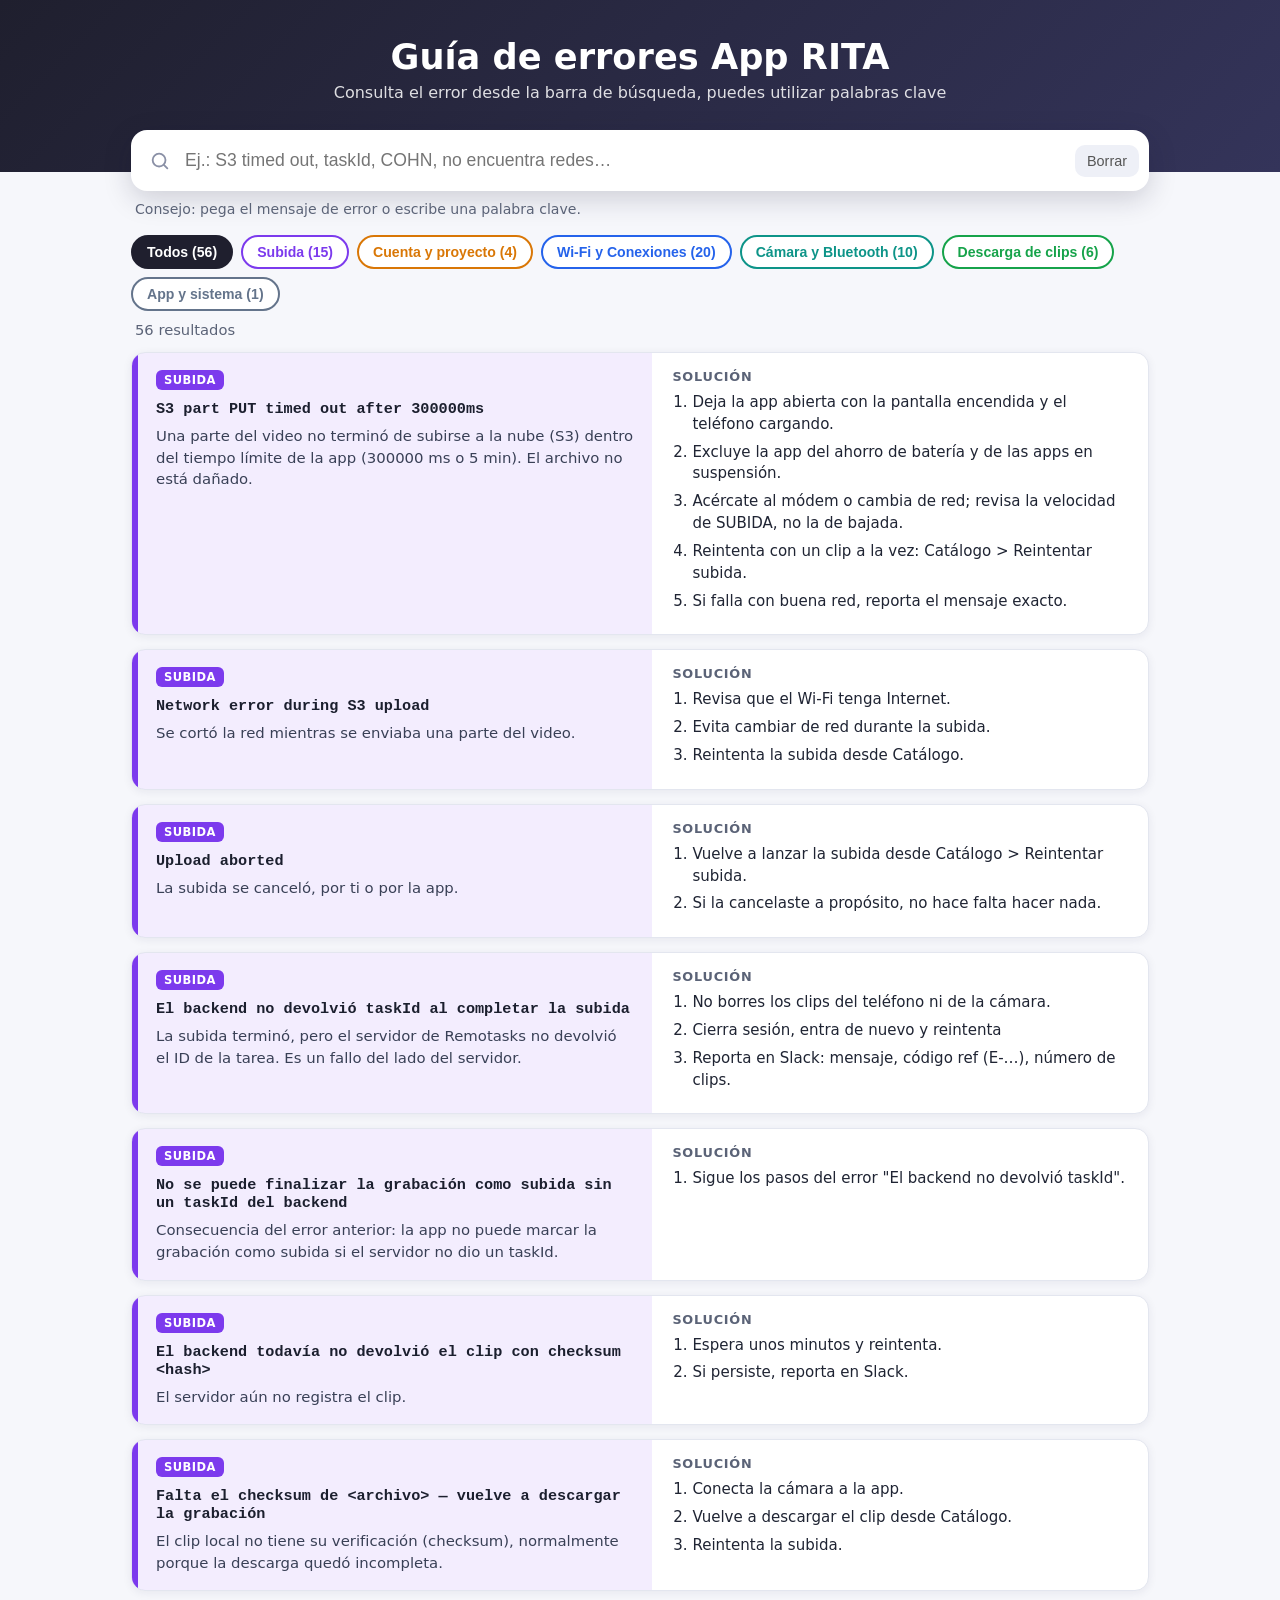
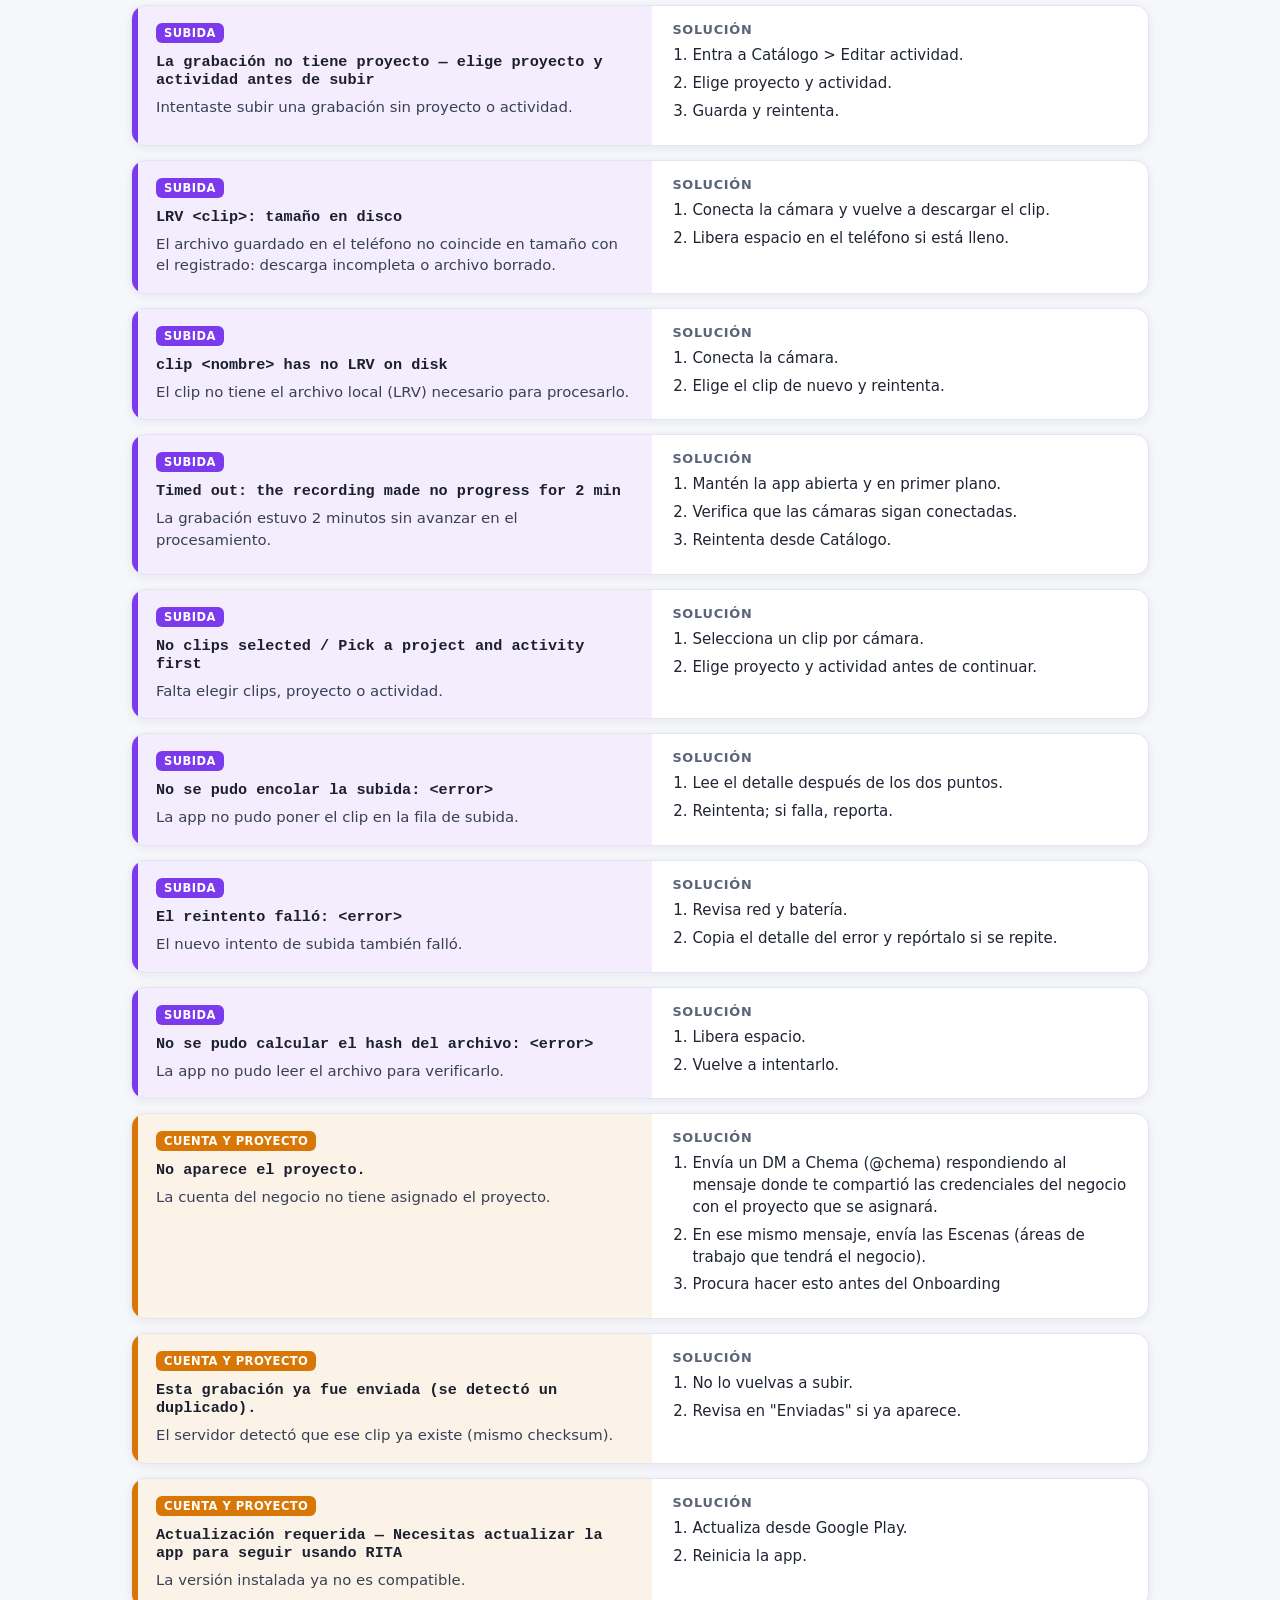
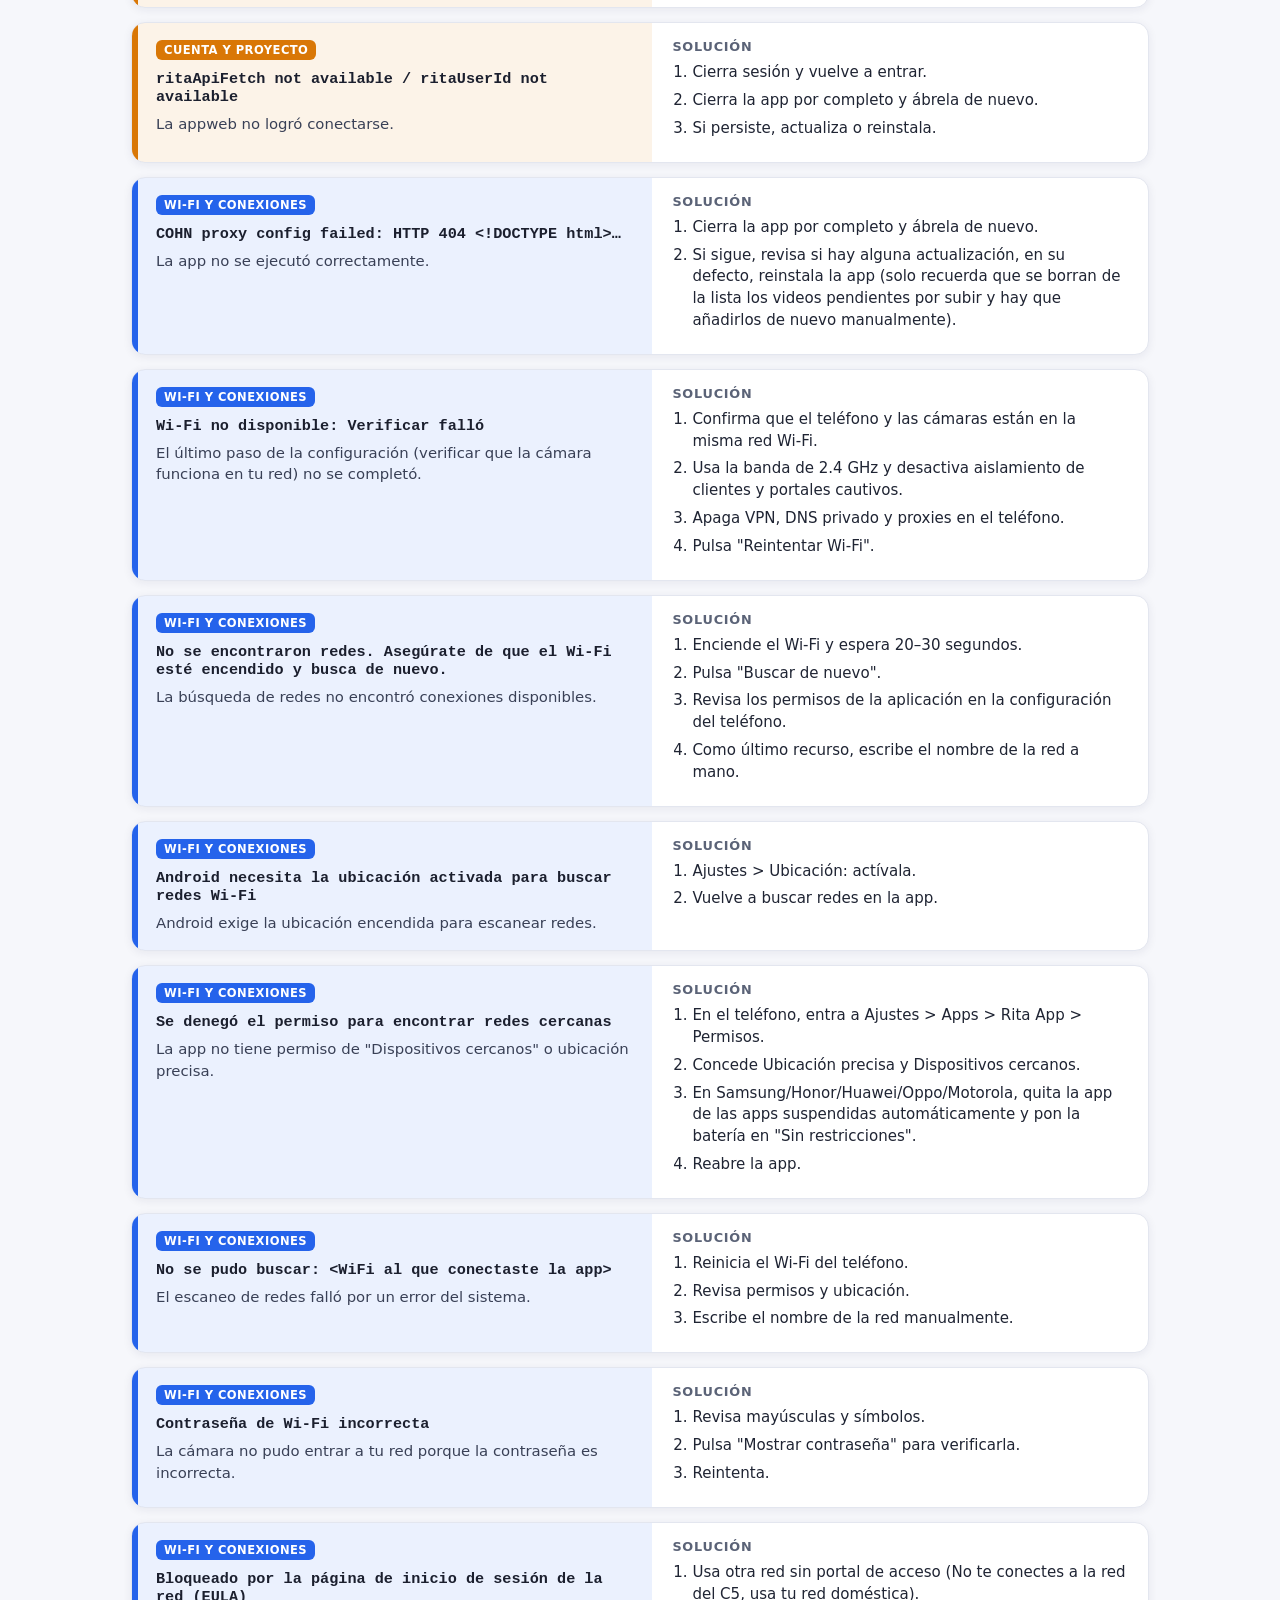
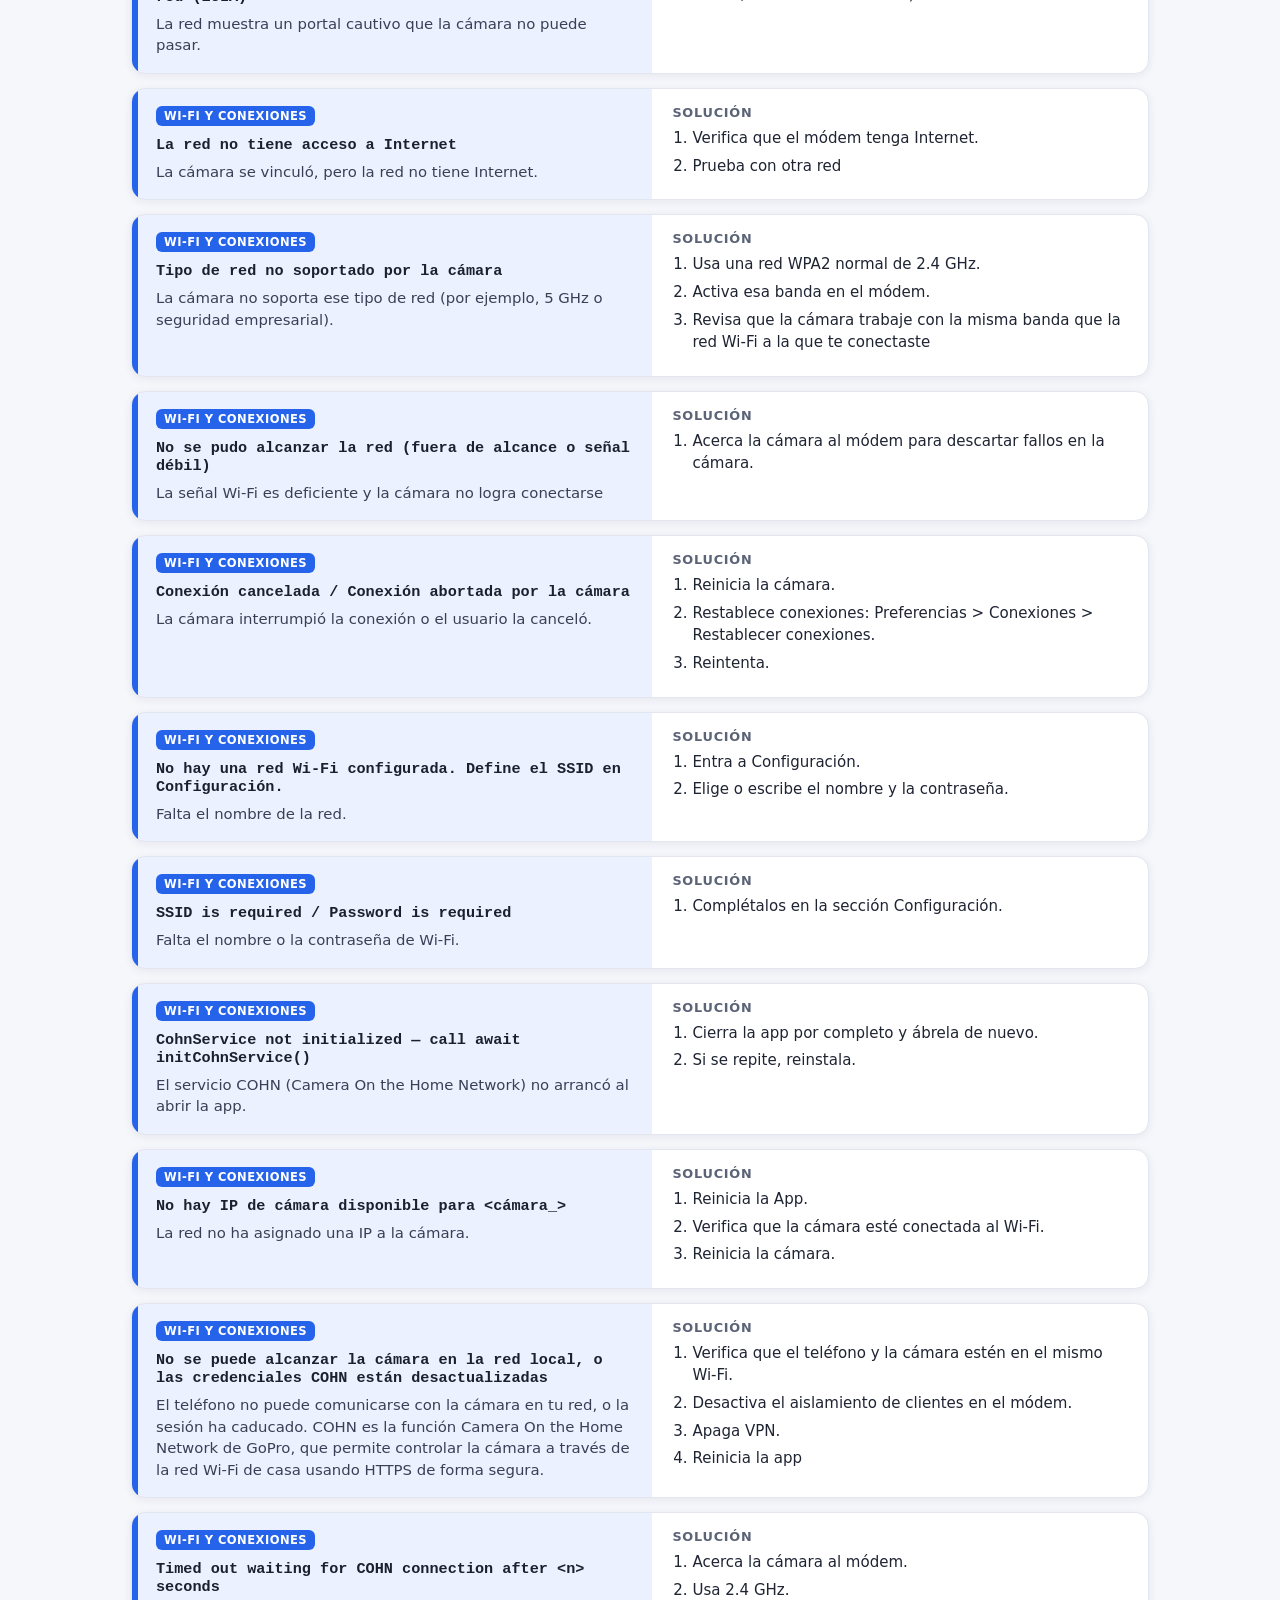
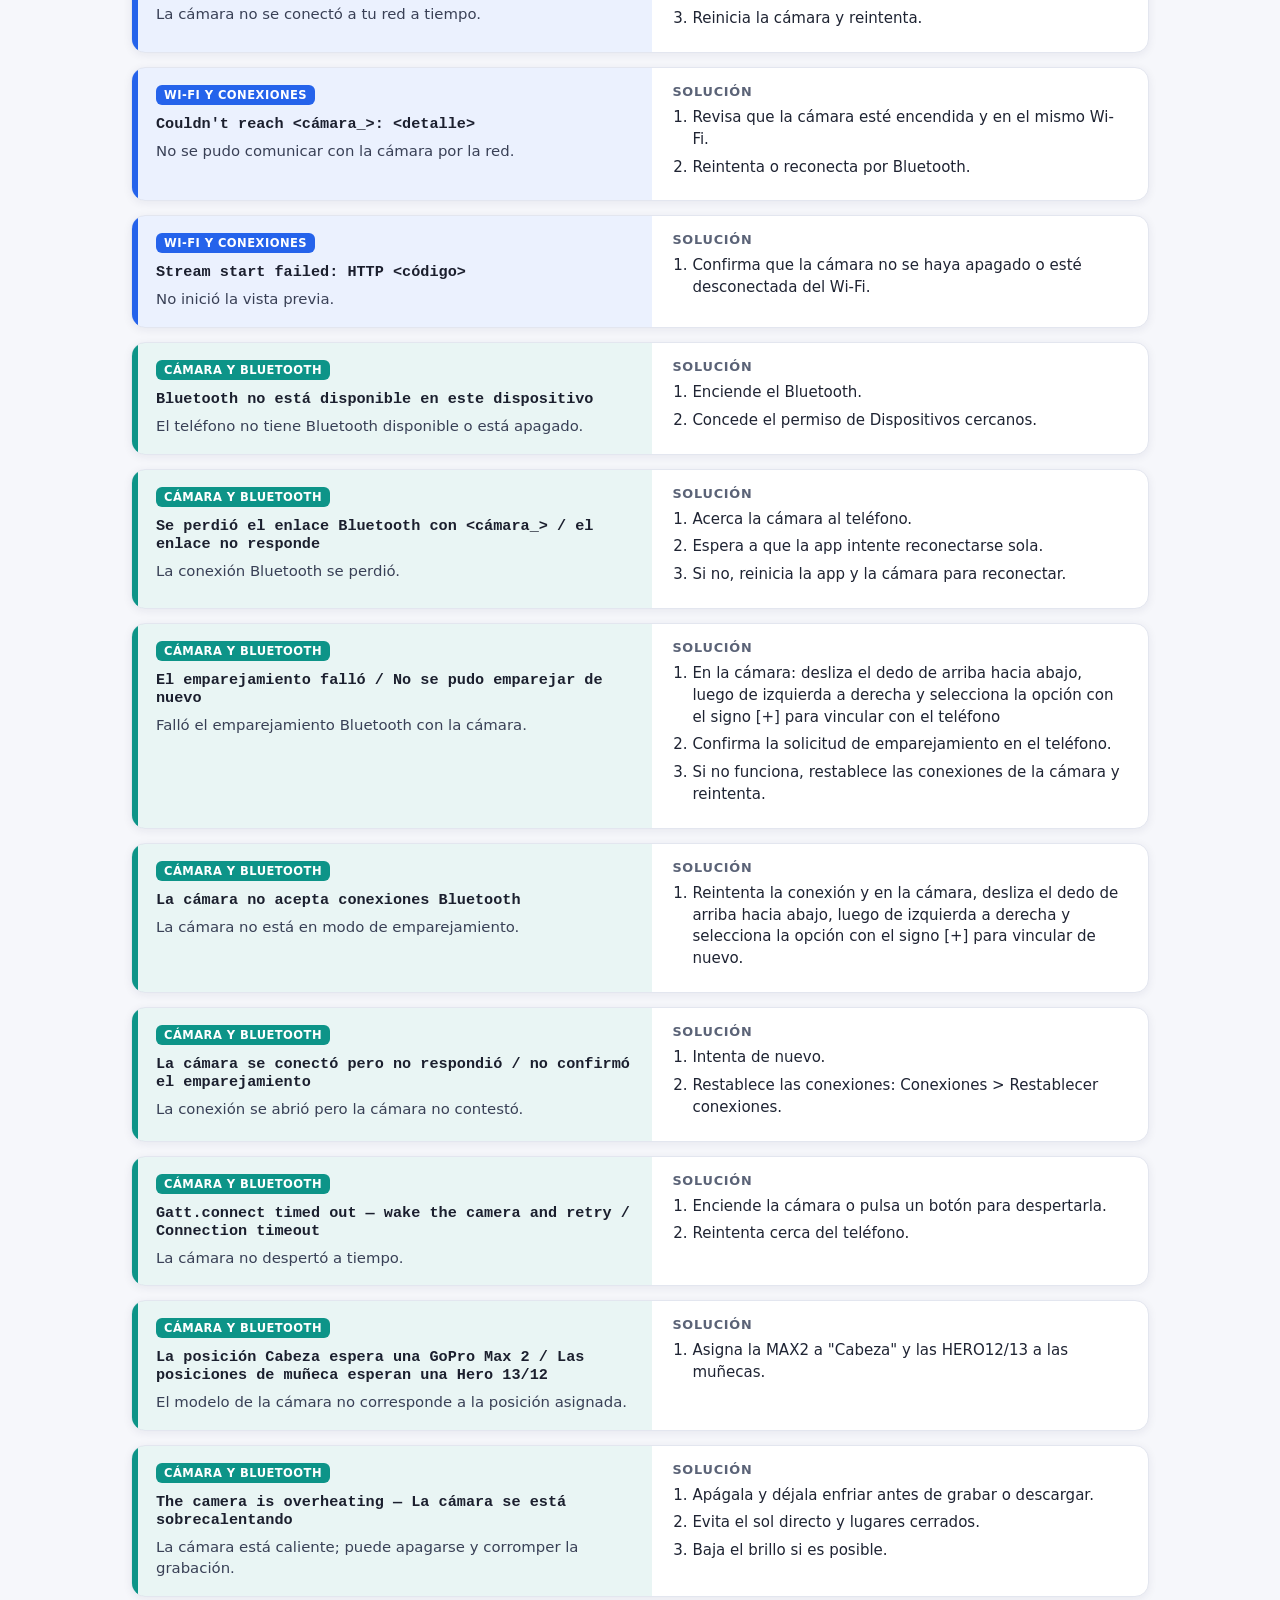
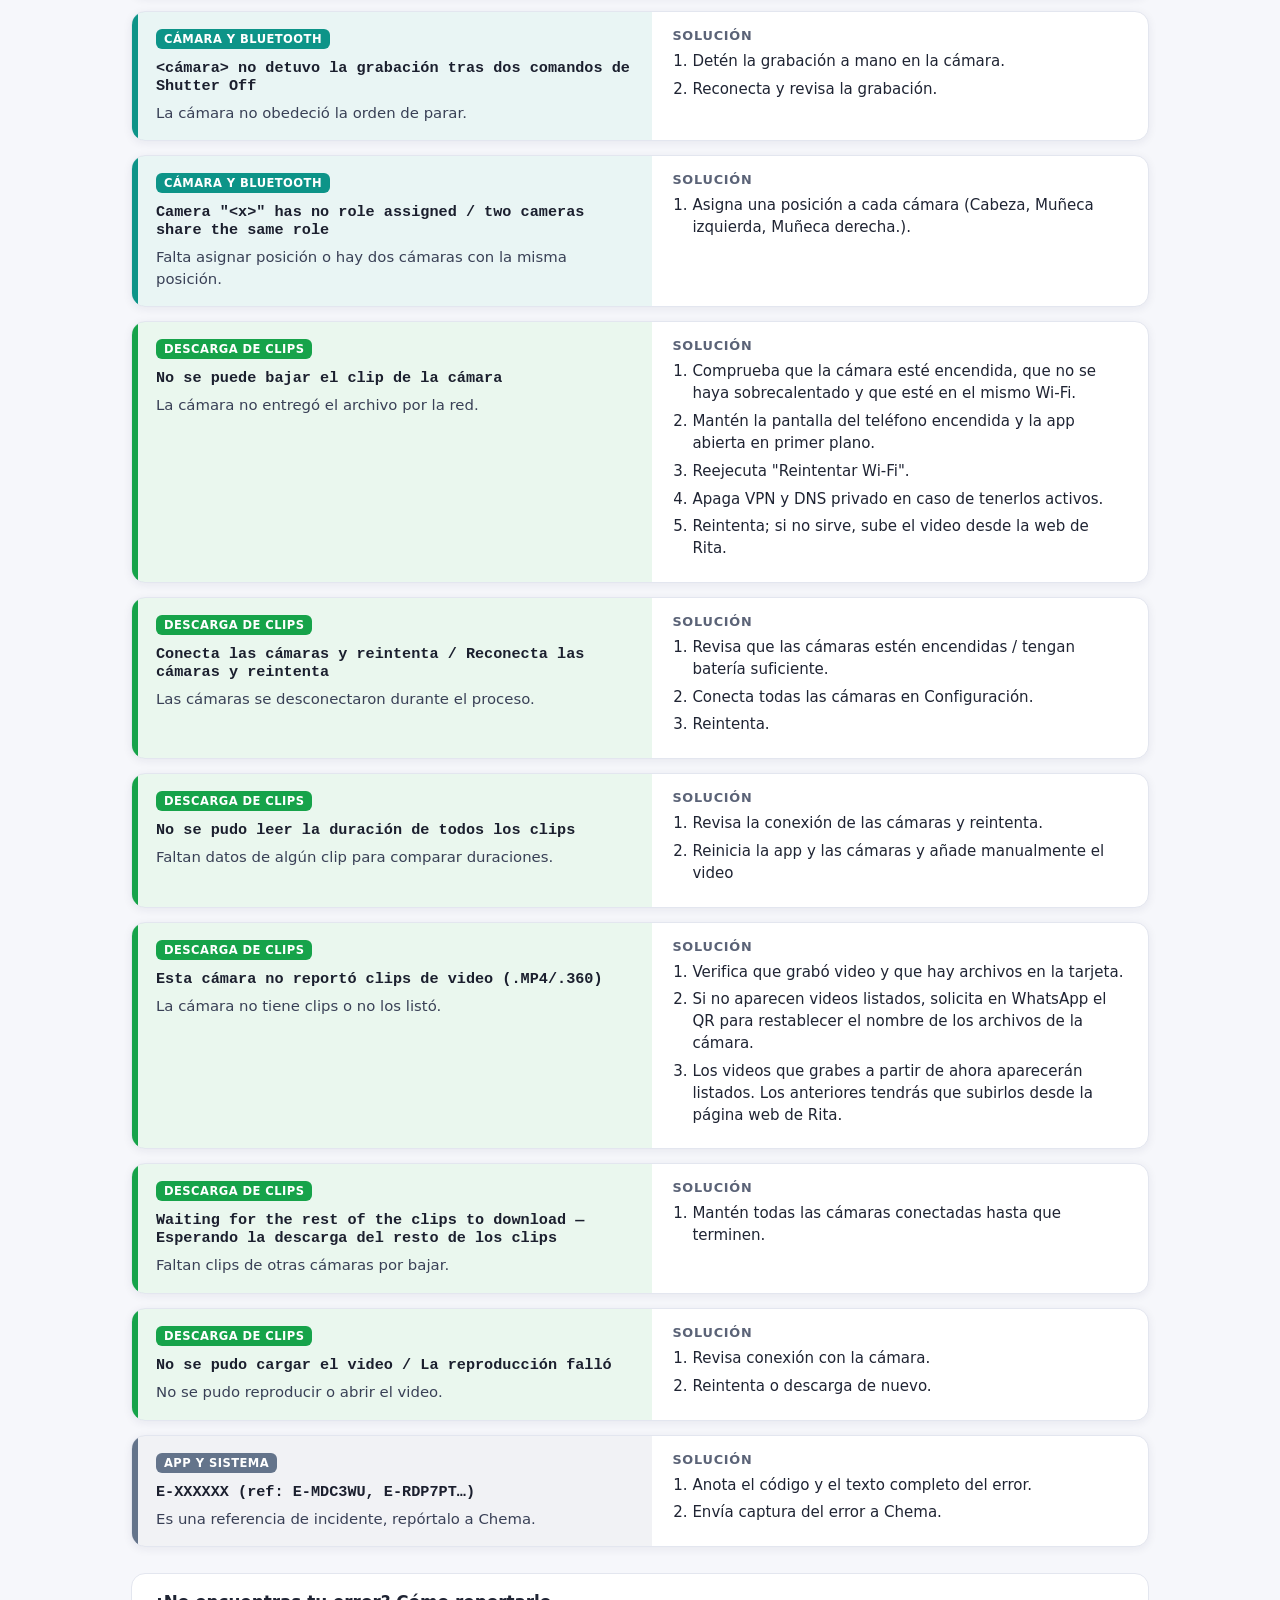
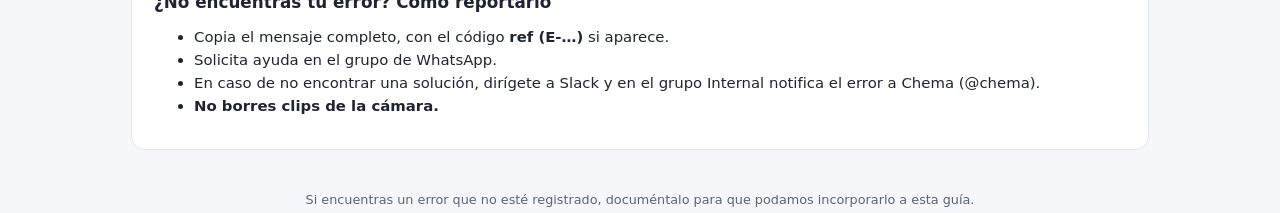
==== guia_rita_v0.1.html @ 65fe3a1b "Crear guia_rita_v0.1.html" ====
<!DOCTYPE html>
<html lang="es">
<head>
  <meta charset="utf-8">
  <meta name="viewport" content="width=device-width, initial-scale=1">
  <title>Guía de errores · App RITA</title>

  <style>
    :root {
      --bg: #f6f7fb;
      --ink: #1f2433;
      --mut: #5b6377;
      --card: #fff;
      --line: #e3e6ef;
    }

    * {
      box-sizing: border-box;
    }

    body {
      margin: 0;
      font-family: system-ui, -apple-system, "Segoe UI", Roboto, sans-serif;
      background: var(--bg);
      color: var(--ink);
    }

    header {
      background: linear-gradient(135deg, #1f1f2e, #34345a);
      color: #fff;
      padding: 36px 20px 70px;
      text-align: center;
    }

    header h1 {
      margin: 0 0 6px;
      font-size: clamp(1.5rem, 4vw, 2.2rem);
    }

    header p {
      margin: 0;
      opacity: .85;
    }

    .wrap {
      max-width: 1050px;
      margin: -42px auto 40px;
      padding: 0 16px;
    }

    .search {
      display: flex;
      align-items: center;
      background: #fff;
      border-radius: 16px;
      box-shadow: 0 8px 28px rgba(20, 20, 50, .18);
      padding: 6px 10px;
    }

    .search svg {
      width: 22px;
      height: 22px;
      margin: 0 8px;
      color: #8a90a6;
      flex: none;
    }

    .search input {
      flex: 1;
      border: 0;
      outline: 0;
      font-size: 1.1rem;
      padding: 14px 6px;
      background: transparent;
      color: var(--ink);
      min-width: 0;
    }

    .search button {
      border: 0;
      background: #eef0f7;
      color: #555;
      border-radius: 10px;
      padding: 8px 12px;
      cursor: pointer;
      font-size: .9rem;
    }

    .hint {
      color: var(--mut);
      font-size: .88rem;
      margin: 10px 4px 0;
    }

    .chips {
      display: flex;
      flex-wrap: wrap;
      gap: 8px;
      margin: 18px 0 6px;
    }

    .chip {
      border: 2px solid var(--c);
      color: var(--c);
      background: #fff;
      border-radius: 999px;
      padding: 7px 14px;
      font-weight: 600;
      font-size: .88rem;
      cursor: pointer;
      transition: .15s;
    }

    .chip.on {
      background: var(--c);
      color: #fff;
    }

    .count {
      color: var(--mut);
      margin: 10px 4px 14px;
      font-size: .92rem;
    }

    .card {
      display: grid;
      grid-template-columns: 1.05fr 1fr;
      background: var(--card);
      border-radius: 14px;
      overflow: hidden;
      margin-bottom: 14px;
      box-shadow: 0 2px 10px rgba(30, 30, 70, .07);
      border: 1px solid var(--line);
    }

    .err {
      background: var(--bg2);
      border-left: 6px solid var(--c);
      padding: 16px 18px;
    }

    .tag {
      display: inline-block;
      background: var(--c);
      color: #fff;
      font-size: .72rem;
      font-weight: 700;
      letter-spacing: .04em;
      border-radius: 6px;
      padding: 3px 8px;
      text-transform: uppercase;
    }

    .msg {
      font-family: ui-monospace, Menlo, Consolas, monospace;
      font-size: .95rem;
      font-weight: 600;
      margin: 10px 0 8px;
      word-break: break-word;
      color: #1b1f2e;
    }

    .mean {
      color: #394056;
      font-size: .93rem;
      line-height: 1.45;
    }

    .sol {
      padding: 16px 20px;
    }

    .sol h3 {
      margin: 0 0 8px;
      font-size: .8rem;
      letter-spacing: .06em;
      text-transform: uppercase;
      color: var(--mut);
    }

    .sol ol {
      margin: 0;
      padding-left: 20px;
    }

    .sol li {
      margin: 6px 0;
      line-height: 1.45;
      font-size: .94rem;
    }

    mark {
      background: #ffe27a;
      border-radius: 3px;
      padding: 0 1px;
    }

    .empty {
      text-align: center;
      padding: 40px 16px;
      color: var(--mut);
      background: #fff;
      border-radius: 14px;
      border: 1px dashed #c9cedd;
    }

    .report {
      background: #fff;
      border-radius: 14px;
      padding: 18px 22px;
      margin-top: 26px;
      border: 1px solid var(--line);
    }

    .report h2 {
      margin: 0 0 8px;
      font-size: 1.05rem;
    }

    .report li {
      margin: 5px 0;
      font-size: .93rem;
    }

    footer {
      color: var(--mut);
      font-size: .8rem;
      text-align: center;
      margin: 22px 0 4px;
      line-height: 1.5;
    }

    @media (max-width: 720px) {
      .card {
        grid-template-columns: 1fr;
      }

      .sol {
        border-top: 1px solid var(--line);
      }
    }
  </style>
</head>
<body>

  <header>
    <h1>Guía de errores App RITA</h1>
    <p>Consulta el error desde la barra de búsqueda, puedes utilizar palabras clave</p>
  </header>

  <div class="wrap">

    <div class="search">
      <svg viewBox="0 0 24 24" fill="none" stroke="currentColor" stroke-width="2" stroke-linecap="round">
        <circle cx="11" cy="11" r="7"/>
        <path d="m20 20-3.5-3.5"/>
      </svg>
      <input id="q" type="search" placeholder="Ej.: S3 timed out, taskId, COHN, no encuentra redes…" autocomplete="off" autofocus>
      <button id="clr" type="button">Borrar</button>
    </div>

    <p class="hint">Consejo: pega el mensaje de error o escribe una palabra clave.</p>

    <div class="chips" id="chips"></div>
    <div class="count" id="count"></div>
    <div id="list"></div>

    <div class="report">
      <h2>¿No encuentras tu error? Cómo reportarlo</h2>
      <ul>
        <li>Copia el mensaje completo, con el código <b>ref (E-…)</b> si aparece.</li>
        <li>Solicita ayuda en el grupo de WhatsApp.</li>
        <li>En caso de no encontrar una solución, dirígete a Slack y en el grupo Internal notifica el error a Chema (@chema).</li>
        <li><b>No borres clips de la cámara.</b></li>
      </ul>
    </div>

  </div>

  <footer>Si encuentras un error que no esté registrado, documéntalo para que podamos incorporarlo a esta guía.</footer>

  <script id="data" type="application/json">
    {
      "E": [
        {
          "cat": "subida",
          "msg": "S3 part PUT timed out after 300000ms",
          "meaning": "Una parte del video no terminó de subirse a la nube (S3) dentro del tiempo límite de la app (300000 ms o 5 min). El archivo no está dañado.",
          "steps": [
            "Deja la app abierta con la pantalla encendida y el teléfono cargando.",
            "Excluye la app del ahorro de batería y de las apps en suspensión.",
            "Acércate al módem o cambia de red; revisa la velocidad de SUBIDA, no la de bajada.",
            "Reintenta con un clip a la vez: Catálogo > Reintentar subida.",
            "Si falla con buena red, reporta el mensaje exacto."
          ],
          "kw": "s3 timeout 30000 300000 tiempo agotado put parte subir lenta"
        },
        {
          "cat": "subida",
          "msg": "Network error during S3 upload",
          "meaning": "Se cortó la red mientras se enviaba una parte del video.",
          "steps": [
            "Revisa que el Wi-Fi tenga Internet.",
            "Evita cambiar de red durante la subida.",
            "Reintenta la subida desde Catálogo."
          ],
          "kw": "red conexion s3 subir"
        },
        {
          "cat": "subida",
          "msg": "Upload aborted",
          "meaning": "La subida se canceló, por ti o por la app.",
          "steps": [
            "Vuelve a lanzar la subida desde Catálogo > Reintentar subida.",
            "Si la cancelaste a propósito, no hace falta hacer nada."
          ],
          "kw": "abortada cancelada"
        },
        {
          "cat": "subida",
          "msg": "El backend no devolvió taskId al completar la subida",
          "meaning": "La subida terminó, pero el servidor de Remotasks no devolvió el ID de la tarea. Es un fallo del lado del servidor.",
          "steps": [
            "No borres los clips del teléfono ni de la cámara.",
            "Cierra sesión, entra de nuevo y reintenta",
            "Reporta en Slack: mensaje, código ref (E-…), número de clips."
          ],
          "kw": "taskid backend servidor completar tarea"
        },
        {
          "cat": "subida",
          "msg": "No se puede finalizar la grabación como subida sin un taskId del backend",
          "meaning": "Consecuencia del error anterior: la app no puede marcar la grabación como subida si el servidor no dio un taskId.",
          "steps": [
            "Sigue los pasos del error \"El backend no devolvió taskId\"."
          ],
          "kw": "taskid finalizar"
        },
        {
          "cat": "subida",
          "msg": "El backend todavía no devolvió el clip con checksum <hash>",
          "meaning": "El servidor aún no registra el clip.",
          "steps": [
            "Espera unos minutos y reintenta.",
            "Si persiste, reporta en Slack."
          ],
          "kw": "checksum backend registra"
        },
        {
          "cat": "subida",
          "msg": "Falta el checksum de <archivo> — vuelve a descargar la grabación",
          "meaning": "El clip local no tiene su verificación (checksum), normalmente porque la descarga quedó incompleta.",
          "steps": [
            "Conecta la cámara a la app.",
            "Vuelve a descargar el clip desde Catálogo.",
            "Reintenta la subida."
          ],
          "kw": "checksum descarga incompleta"
        },
        {
          "cat": "subida",
          "msg": "La grabación no tiene proyecto — elige proyecto y actividad antes de subir",
          "meaning": "Intentaste subir una grabación sin proyecto o actividad.",
          "steps": [
            "Entra a Catálogo > Editar actividad.",
            "Elige proyecto y actividad.",
            "Guarda y reintenta."
          ],
          "kw": "proyecto actividad"
        },
        {
          "cat": "subida",
          "msg": "LRV <clip>: tamaño en disco",
          "meaning": "El archivo guardado en el teléfono no coincide en tamaño con el registrado: descarga incompleta o archivo borrado.",
          "steps": [
            "Conecta la cámara y vuelve a descargar el clip.",
            "Libera espacio en el teléfono si está lleno."
          ],
          "kw": "lrv tamaño disco"
        },
        {
          "cat": "subida",
          "msg": "clip <nombre> has no LRV on disk",
          "meaning": "El clip no tiene el archivo local (LRV) necesario para procesarlo.",
          "steps": [
            "Conecta la cámara.",
            "Elige el clip de nuevo y reintenta."
          ],
          "kw": "lrv falta archivo"
        },
        {
          "cat": "subida",
          "msg": "Timed out: the recording made no progress for 2 min",
          "meaning": "La grabación estuvo 2 minutos sin avanzar en el procesamiento.",
          "steps": [
            "Mantén la app abierta y en primer plano.",
            "Verifica que las cámaras sigan conectadas.",
            "Reintenta desde Catálogo."
          ],
          "kw": "sin progreso 2 min"
        },
        {
          "cat": "subida",
          "msg": "No clips selected / Pick a project and activity first",
          "meaning": "Falta elegir clips, proyecto o actividad.",
          "steps": [
            "Selecciona un clip por cámara.",
            "Elige proyecto y actividad antes de continuar."
          ],
          "kw": "seleccionar clips"
        },
        {
          "cat": "subida",
          "msg": "No se pudo encolar la subida: <error>",
          "meaning": "La app no pudo poner el clip en la fila de subida.",
          "steps": [
            "Lee el detalle después de los dos puntos.",
            "Reintenta; si falla, reporta."
          ],
          "kw": "encolar subida"
        },
        {
          "cat": "subida",
          "msg": "El reintento falló: <error>",
          "meaning": "El nuevo intento de subida también falló.",
          "steps": [
            "Revisa red y batería.",
            "Copia el detalle del error y repórtalo si se repite."
          ],
          "kw": "reintento"
        },
        {
          "cat": "subida",
          "msg": "No se pudo calcular el hash del archivo: <error>",
          "meaning": "La app no pudo leer el archivo para verificarlo.",
          "steps": [
            "Libera espacio.",
            "Vuelve a intentarlo."
          ],
          "kw": "hash archivo"
        },
        {
          "cat": "cuenta",
          "msg": "No aparece el proyecto.",
          "meaning": "La cuenta del negocio no tiene asignado el proyecto.",
          "steps": [
            "Envía un DM a Chema (@chema) respondiendo al mensaje donde te compartió las credenciales del negocio con el proyecto que se asignará.",
            "En ese mismo mensaje, envía las Escenas (áreas de trabajo que tendrá el negocio).",
            "Procura hacer esto antes del Onboarding"
          ],
          "kw": "permiso proyecto"
        },
        {
          "cat": "cuenta",
          "msg": "Esta grabación ya fue enviada (se detectó un duplicado).",
          "meaning": "El servidor detectó que ese clip ya existe (mismo checksum).",
          "steps": [
            "No lo vuelvas a subir.",
            "Revisa en \"Enviadas\" si ya aparece."
          ],
          "kw": "duplicado enviada"
        },
        {
          "cat": "cuenta",
          "msg": "Actualización requerida — Necesitas actualizar la app para seguir usando RITA",
          "meaning": "La versión instalada ya no es compatible.",
          "steps": [
            "Actualiza desde Google Play.",
            "Reinicia la app."
          ],
          "kw": "actualizar version"
        },
        {
          "cat": "cuenta",
          "msg": "ritaApiFetch not available / ritaUserId not available",
          "meaning": "La appweb no logró conectarse.",
          "steps": [
            "Cierra sesión y vuelve a entrar.",
            "Cierra la app por completo y ábrela de nuevo.",
            "Si persiste, actualiza o reinstala."
          ],
          "kw": "sesion usuario api"
        },
        {
          "cat": "red",
          "msg": "COHN proxy config failed: HTTP 404 <!DOCTYPE html>…",
          "meaning": "La app no se ejecutó correctamente.",
          "steps": [
            "Cierra la app por completo y ábrela de nuevo.",
            "Si sigue, revisa si hay alguna actualización, en su defecto, reinstala la app (solo recuerda que se borran de la lista los videos pendientes por subir y hay que añadirlos de nuevo manualmente)."
          ],
          "kw": "404 html remotasks proxy cohn wifi no disponible verificar"
        },
        {
          "cat": "red",
          "msg": "Wi-Fi no disponible: Verificar falló",
          "meaning": "El último paso de la configuración (verificar que la cámara funciona en tu red) no se completó.",
          "steps": [
            "Confirma que el teléfono y las cámaras están en la misma red Wi-Fi.",
            "Usa la banda de 2.4 GHz y desactiva aislamiento de clientes y portales cautivos.",
            "Apaga VPN, DNS privado y proxies en el teléfono.",
            "Pulsa \"Reintentar Wi-Fi\"."
          ],
          "kw": "verificar fallo wifi"
        },
        {
          "cat": "red",
          "msg": "No se encontraron redes. Asegúrate de que el Wi-Fi esté encendido y busca de nuevo.",
          "meaning": "La búsqueda de redes no encontró conexiones disponibles.",
          "steps": [
            "Enciende el Wi-Fi y espera 20–30 segundos.",
            "Pulsa \"Buscar de nuevo\".",
            "Revisa los permisos de la aplicación en la configuración del teléfono.",
            "Como último recurso, escribe el nombre de la red a mano."
          ],
          "kw": "sin redes lista vacia buscar"
        },
        {
          "cat": "red",
          "msg": "Android necesita la ubicación activada para buscar redes Wi-Fi",
          "meaning": "Android exige la ubicación encendida para escanear redes.",
          "steps": [
            "Ajustes > Ubicación: actívala.",
            "Vuelve a buscar redes en la app."
          ],
          "kw": "ubicacion android gps"
        },
        {
          "cat": "red",
          "msg": "Se denegó el permiso para encontrar redes cercanas",
          "meaning": "La app no tiene permiso de \"Dispositivos cercanos\" o ubicación precisa.",
          "steps": [
            "En el teléfono, entra a Ajustes > Apps > Rita App > Permisos.",
            "Concede Ubicación precisa y Dispositivos cercanos.",
            "En Samsung/Honor/Huawei/Oppo/Motorola, quita la app de las apps suspendidas automáticamente y pon la batería en \"Sin restricciones\".",
            "Reabre la app."
          ],
          "kw": "permiso dispositivos redes cercanas"
        },
        {
          "cat": "red",
          "msg": "No se pudo buscar: <WiFi al que conectaste la app>",
          "meaning": "El escaneo de redes falló por un error del sistema.",
          "steps": [
            "Reinicia el Wi-Fi del teléfono.",
            "Revisa permisos y ubicación.",
            "Escribe el nombre de la red manualmente."
          ],
          "kw": "buscar escaneo Wi-Fi Wifi"
        },
        {
          "cat": "red",
          "msg": "Contraseña de Wi-Fi incorrecta",
          "meaning": "La cámara no pudo entrar a tu red porque la contraseña es incorrecta.",
          "steps": [
            "Revisa mayúsculas y símbolos.",
            "Pulsa \"Mostrar contraseña\" para verificarla.",
            "Reintenta."
          ],
          "kw": "password contraseña wifi"
        },
        {
          "cat": "red",
          "msg": "Bloqueado por la página de inicio de sesión de la red (EULA)",
          "meaning": "La red muestra un portal cautivo que la cámara no puede pasar.",
          "steps": [
            "Usa otra red sin portal de acceso (No te conectes a la red del C5, usa tu red doméstica)."
          ],
          "kw": "eula portal cautivo"
        },
        {
          "cat": "red",
          "msg": "La red no tiene acceso a Internet",
          "meaning": "La cámara se vinculó, pero la red no tiene Internet.",
          "steps": [
            "Verifica que el módem tenga Internet.",
            "Prueba con otra red"
          ],
          "kw": "acceso sin internet"
        },
        {
          "cat": "red",
          "msg": "Tipo de red no soportado por la cámara",
          "meaning": "La cámara no soporta ese tipo de red (por ejemplo, 5 GHz o seguridad empresarial).",
          "steps": [
            "Usa una red WPA2 normal de 2.4 GHz.",
            "Activa esa banda en el módem.",
            "Revisa que la cámara trabaje con la misma banda que la red Wi-Fi a la que te conectaste"
          ],
          "kw": "5ghz tipo red"
        },
        {
          "cat": "red",
          "msg": "No se pudo alcanzar la red (fuera de alcance o señal débil)",
          "meaning": "La señal Wi-Fi es deficiente y la cámara no logra conectarse",
          "steps": [
            "Acerca la cámara al módem para descartar fallos en la cámara."
          ],
          "kw": "alcance señal debil"
        },
        {
          "cat": "red",
          "msg": "Conexión cancelada / Conexión abortada por la cámara",
          "meaning": "La cámara interrumpió la conexión o el usuario la canceló.",
          "steps": [
            "Reinicia la cámara.",
            "Restablece conexiones: Preferencias > Conexiones > Restablecer conexiones.",
            "Reintenta."
          ],
          "kw": "conexión cancelada abortada"
        },
        {
          "cat": "red",
          "msg": "No hay una red Wi-Fi configurada. Define el SSID en Configuración.",
          "meaning": "Falta el nombre de la red.",
          "steps": [
            "Entra a Configuración.",
            "Elige o escribe el nombre y la contraseña."
          ],
          "kw": "no hay red ssid configurar"
        },
        {
          "cat": "red",
          "msg": "SSID is required / Password is required",
          "meaning": "Falta el nombre o la contraseña de Wi-Fi.",
          "steps": [
            "Complétalos en la sección Configuración."
          ],
          "kw": "ssid password"
        },
        {
          "cat": "red",
          "msg": "CohnService not initialized — call await initCohnService()",
          "meaning": "El servicio COHN (Camera On the Home Network) no arrancó al abrir la app.",
          "steps": [
            "Cierra la app por completo y ábrela de nuevo.",
            "Si se repite, reinstala."
          ],
          "kw": "cohn servicio inicializar"
        },
        {
          "cat": "red",
          "msg": "No hay IP de cámara disponible para <cámara_>",
          "meaning": "La red no ha asignado una IP a la cámara.",
          "steps": [
            "Reinicia la App.",
            "Verifica que la cámara esté conectada al Wi-Fi.",
            "Reinicia la cámara."
          ],
          "kw": "ip camara"
        },
        {
          "cat": "red",
          "msg": "No se puede alcanzar la cámara en la red local, o las credenciales COHN están desactualizadas",
          "meaning": "El teléfono no puede comunicarse con la cámara en tu red, o la sesión ha caducado. COHN es la función Camera On the Home Network de GoPro, que permite controlar la cámara a través de la red Wi‑Fi de casa usando HTTPS de forma segura.",
          "steps": [
            "Verifica que el teléfono y la cámara estén en el mismo Wi-Fi.",
            "Desactiva el aislamiento de clientes en el módem.",
            "Apaga VPN.",
            "Reinicia la app"
          ],
          "kw": "alcanzar camara red local"
        },
        {
          "cat": "red",
          "msg": "Timed out waiting for COHN connection after <n> seconds",
          "meaning": "La cámara no se conectó a tu red a tiempo.",
          "steps": [
            "Acerca la cámara al módem.",
            "Usa 2.4 GHz.",
            "Reinicia la cámara y reintenta."
          ],
          "kw": "timeout cohn"
        },
        {
          "cat": "red",
          "msg": "Couldn't reach <cámara_>: <detalle>",
          "meaning": "No se pudo comunicar con la cámara por la red.",
          "steps": [
            "Revisa que la cámara esté encendida y en el mismo Wi-Fi.",
            "Reintenta o reconecta por Bluetooth."
          ],
          "kw": "reach alcanzar camara"
        },
        {
          "cat": "red",
          "msg": "Stream start failed: HTTP <código>",
          "meaning": "No inició la vista previa.",
          "steps": [
            "Confirma que la cámara no se haya apagado o esté desconectada del Wi-Fi."
          ],
          "kw": "stream vista previa"
        },
        {
          "cat": "camara",
          "msg": "Bluetooth no está disponible en este dispositivo",
          "meaning": "El teléfono no tiene Bluetooth disponible o está apagado.",
          "steps": [
            "Enciende el Bluetooth.",
            "Concede el permiso de Dispositivos cercanos."
          ],
          "kw": "bluetooth no disponible"
        },
        {
          "cat": "camara",
          "msg": "Se perdió el enlace Bluetooth con <cámara_> / el enlace no responde",
          "meaning": "La conexión Bluetooth se perdió.",
          "steps": [
            "Acerca la cámara al teléfono.",
            "Espera a que la app intente reconectarse sola.",
            "Si no, reinicia la app y la cámara para reconectar."
          ],
          "kw": "enlace bluetooth perdido"
        },
        {
          "cat": "camara",
          "msg": "El emparejamiento falló / No se pudo emparejar de nuevo",
          "meaning": "Falló el emparejamiento Bluetooth con la cámara.",
          "steps": [
            "En la cámara: desliza el dedo de arriba hacia abajo, luego de izquierda a derecha y selecciona la opción con el signo [+] para vincular con el teléfono",
            "Confirma la solicitud de emparejamiento en el teléfono.",
            "Si no funciona, restablece las conexiones de la cámara y reintenta."
          ],
          "kw": "emparejar pair"
        },
        {
          "cat": "camara",
          "msg": "La cámara no acepta conexiones Bluetooth",
          "meaning": "La cámara no está en modo de emparejamiento.",
          "steps": [
            "Reintenta la conexión y en la cámara, desliza el dedo de arriba hacia abajo, luego de izquierda a derecha y selecciona la opción con el signo [+] para vincular de nuevo."
          ],
          "kw": "bluetooth no acepta"
        },
        {
          "cat": "camara",
          "msg": "La cámara se conectó pero no respondió / no confirmó el emparejamiento",
          "meaning": "La conexión se abrió pero la cámara no contestó.",
          "steps": [
            "Intenta de nuevo.",
            "Restablece las conexiones: Conexiones > Restablecer conexiones."
          ],
          "kw": "no respondio confirmo"
        },
        {
          "cat": "camara",
          "msg": "Gatt.connect timed out — wake the camera and retry / Connection timeout",
          "meaning": "La cámara no despertó a tiempo.",
          "steps": [
            "Enciende la cámara o pulsa un botón para despertarla.",
            "Reintenta cerca del teléfono."
          ],
          "kw": "gatt timeout"
        },
        {
          "cat": "camara",
          "msg": "La posición Cabeza espera una GoPro Max 2 / Las posiciones de muñeca esperan una Hero 13/12",
          "meaning": "El modelo de la cámara no corresponde a la posición asignada.",
          "steps": [
            "Asigna la MAX2 a \"Cabeza\" y las HERO12/13 a las muñecas."
          ],
          "kw": "posicion rol cabeza muñeca"
        },
        {
          "cat": "camara",
          "msg": "The camera is overheating — La cámara se está sobrecalentando",
          "meaning": "La cámara está caliente; puede apagarse y corromper la grabación.",
          "steps": [
            "Apágala y déjala enfriar antes de grabar o descargar.",
            "Evita el sol directo y lugares cerrados.",
            "Baja el brillo si es posible."
          ],
          "kw": "sobrecalentamiento caliente"
        },
        {
          "cat": "camara",
          "msg": "<cámara> no detuvo la grabación tras dos comandos de Shutter Off",
          "meaning": "La cámara no obedeció la orden de parar.",
          "steps": [
            "Detén la grabación a mano en la cámara.",
            "Reconecta y revisa la grabación."
          ],
          "kw": "shutter off detener"
        },
        {
          "cat": "camara",
          "msg": "Camera \"<x>\" has no role assigned / two cameras share the same role",
          "meaning": "Falta asignar posición o hay dos cámaras con la misma posición.",
          "steps": [
            "Asigna una posición a cada cámara (Cabeza, Muñeca izquierda, Muñeca derecha.)."
          ],
          "kw": "rol asignado"
        },
        {
          "cat": "descarga",
          "msg": "No se puede bajar el clip de la cámara",
          "meaning": "La cámara no entregó el archivo por la red.",
          "steps": [
            "Comprueba que la cámara esté encendida, que no se haya sobrecalentado y que esté en el mismo Wi-Fi.",
            "Mantén la pantalla del teléfono encendida y la app abierta en primer plano.",
            "Reejecuta \"Reintentar Wi-Fi\".",
            "Apaga VPN y DNS privado en caso de tenerlos activos.",
            "Reintenta; si no sirve, sube el video desde la web de Rita."
          ],
          "kw": "descargar bajar clip camara http"
        },
        {
          "cat": "descarga",
          "msg": "Conecta las cámaras y reintenta / Reconecta las cámaras y reintenta",
          "meaning": "Las cámaras se desconectaron durante el proceso.",
          "steps": [
            "Revisa que las cámaras estén encendidas / tengan batería suficiente.",
			"Conecta todas las cámaras en Configuración.",
            "Reintenta."
          ],
          "kw": "reconectar camaras"
        },
        {
          "cat": "descarga",
          "msg": "No se pudo leer la duración de todos los clips",
          "meaning": "Faltan datos de algún clip para comparar duraciones.",
          "steps": [
            "Revisa la conexión de las cámaras y reintenta.",
			"Reinicia la app y las cámaras y añade manualmente el video"
          ],
          "kw": "duracion clips"
        },
        {
          "cat": "descarga",
          "msg": "Esta cámara no reportó clips de video (.MP4/.360)",
          "meaning": "La cámara no tiene clips o no los listó.",
          "steps": [
            "Verifica que grabó video y que hay archivos en la tarjeta.",
            "Si no aparecen videos listados, solicita en WhatsApp el QR para restablecer el nombre de los archivos de la cámara.",
			"Los videos que grabes a partir de ahora aparecerán listados. Los anteriores tendrás que subirlos desde la página web de Rita."
          ],
          "kw": "sin clips video"
        },
        {
          "cat": "descarga",
          "msg": "Waiting for the rest of the clips to download — Esperando la descarga del resto de los clips",
          "meaning": "Faltan clips de otras cámaras por bajar.",
          "steps": [
            "Mantén todas las cámaras conectadas hasta que terminen."
          ],
          "kw": "esperando descarga"
        },
        {
          "cat": "descarga",
          "msg": "No se pudo cargar el video / La reproducción falló",
          "meaning": "No se pudo reproducir o abrir el video.",
          "steps": [
            "Revisa conexión con la cámara.",
            "Reintenta o descarga de nuevo."
          ],
          "kw": "video reproducir"
        },
        {
          "cat": "app",
          "msg": "E-XXXXXX (ref: E-MDC3WU, E-RDP7PT…)",
          "meaning": "Es una referencia de incidente, repórtalo a Chema.",
          "steps": [
            "Anota el código y el texto completo del error.",
            "Envía captura del error a Chema."
          ],
          "kw": "ref codigo e- referencia"
        }
      ],
      "cats": {
        "subida": [
          "Subida",
          "#7c3aed"
        ],
        "cuenta": [
          "Cuenta y proyecto",
          "#d97706"
        ],
        "red": [
          "Wi-Fi y Conexiones",
          "#2563eb"
        ],
        "camara": [
          "Cámara y Bluetooth",
          "#0d9488"
        ],
        "descarga": [
          "Descarga de clips",
          "#16a34a"
        ],
        "app": [
          "App y sistema",
          "#64748b"
        ]
      }
    }
  </script>

  <script>
    const D=JSON.parse(document.getElementById('data').textContent),E=D.E,C=D.cats;
    const norm=s=>s.toLowerCase().normalize('NFD').replace(/[\u0300-\u036f]/g,'');
    const esc=s=>s.replace(/[&<>"]/g,c=>({'&':'&amp;','<':'&lt;','>':'&gt;','"':'&quot;'}[c]));
    const hex2rgba=(h,a)=>{const n=parseInt(h.slice(1),16);return `rgba(${n>>16},${(n>>8)&255},${n&255},${a})`};
    let cat='all';
    const q=document.getElementById('q'),list=document.getElementById('list'),count=document.getElementById('count');
    E.forEach(e=>{e._h=norm([e.msg,e.meaning,e.kw,e.steps.join(' '),C[e.cat][0]].join(' '))});
    function chips(){const el=document.getElementById('chips');
     el.innerHTML='<button class="chip '+(cat==='all'?'on':'')+'" style="--c:#1f1f2e" data-c="all">Todos ('+E.length+')</button>'+
     Object.keys(C).map(k=>{const n=E.filter(e=>e.cat===k).length;return `<button class="chip ${cat===k?'on':''}" style="--c:${C[k][1]}" data-c="${k}">${C[k][0]} (${n})</button>`}).join('');
     el.querySelectorAll('.chip').forEach(b=>b.onclick=()=>{cat=b.dataset.c;chips();render()})}
    function hl(t,terms){let s=esc(t);terms.forEach(w=>{if(w.length<2)return;
     const re=new RegExp('('+w.replace(/[.*+?^${}()|[\]\\]/g,'\\$&')+')','ig');s=s.replace(re,'<mark>$1</mark>')});return s}
    function render(){
     const raw=q.value.trim(),terms=norm(raw).split(/\s+/).filter(Boolean);
     let r=E.map(e=>{let sc=0;if(cat!=='all'&&e.cat!==cat)return null;
      if(terms.length){for(const w of terms){if(!e._h.includes(w))return null;sc+=norm(e.msg).includes(w)?3:1}}
      return [e,sc]}).filter(Boolean);
     if(terms.length)r.sort((a,b)=>b[1]-a[1]);
     count.textContent=r.length+(r.length===1?' resultado':' resultados');
     if(!r.length){list.innerHTML='<div class="empty"><b>No encontré ese error.</b><br>Prueba con menos palabras (por ejemplo "S3" o "cohn"), cambia la categoría o revisa la sección de reporte abajo.</div>';return}
     list.innerHTML=r.map(([e])=>{const c=C[e.cat][1];
      return `<article class="card" style="--c:${c};--bg2:${hex2rgba(c,.09)}"><div class="err"><span class="tag">${C[e.cat][0]}</span><div class="msg">${hl(e.msg,terms)}</div><div class="mean">${hl(e.meaning,terms)}</div></div><div class="sol"><h3>Solución</h3><ol>${e.steps.map(s=>'<li>'+hl(s,terms)+'</li>').join('')}</ol></div></article>`}).join('')}
    q.addEventListener('input',render);
    document.getElementById('clr').onclick=()=>{q.value='';cat='all';chips();render();q.focus()};
    document.addEventListener('keydown',ev=>{if(ev.key==='/'&&document.activeElement!==q){ev.preventDefault();q.focus()}});
    chips();render();
  </script>
</body>
</html>
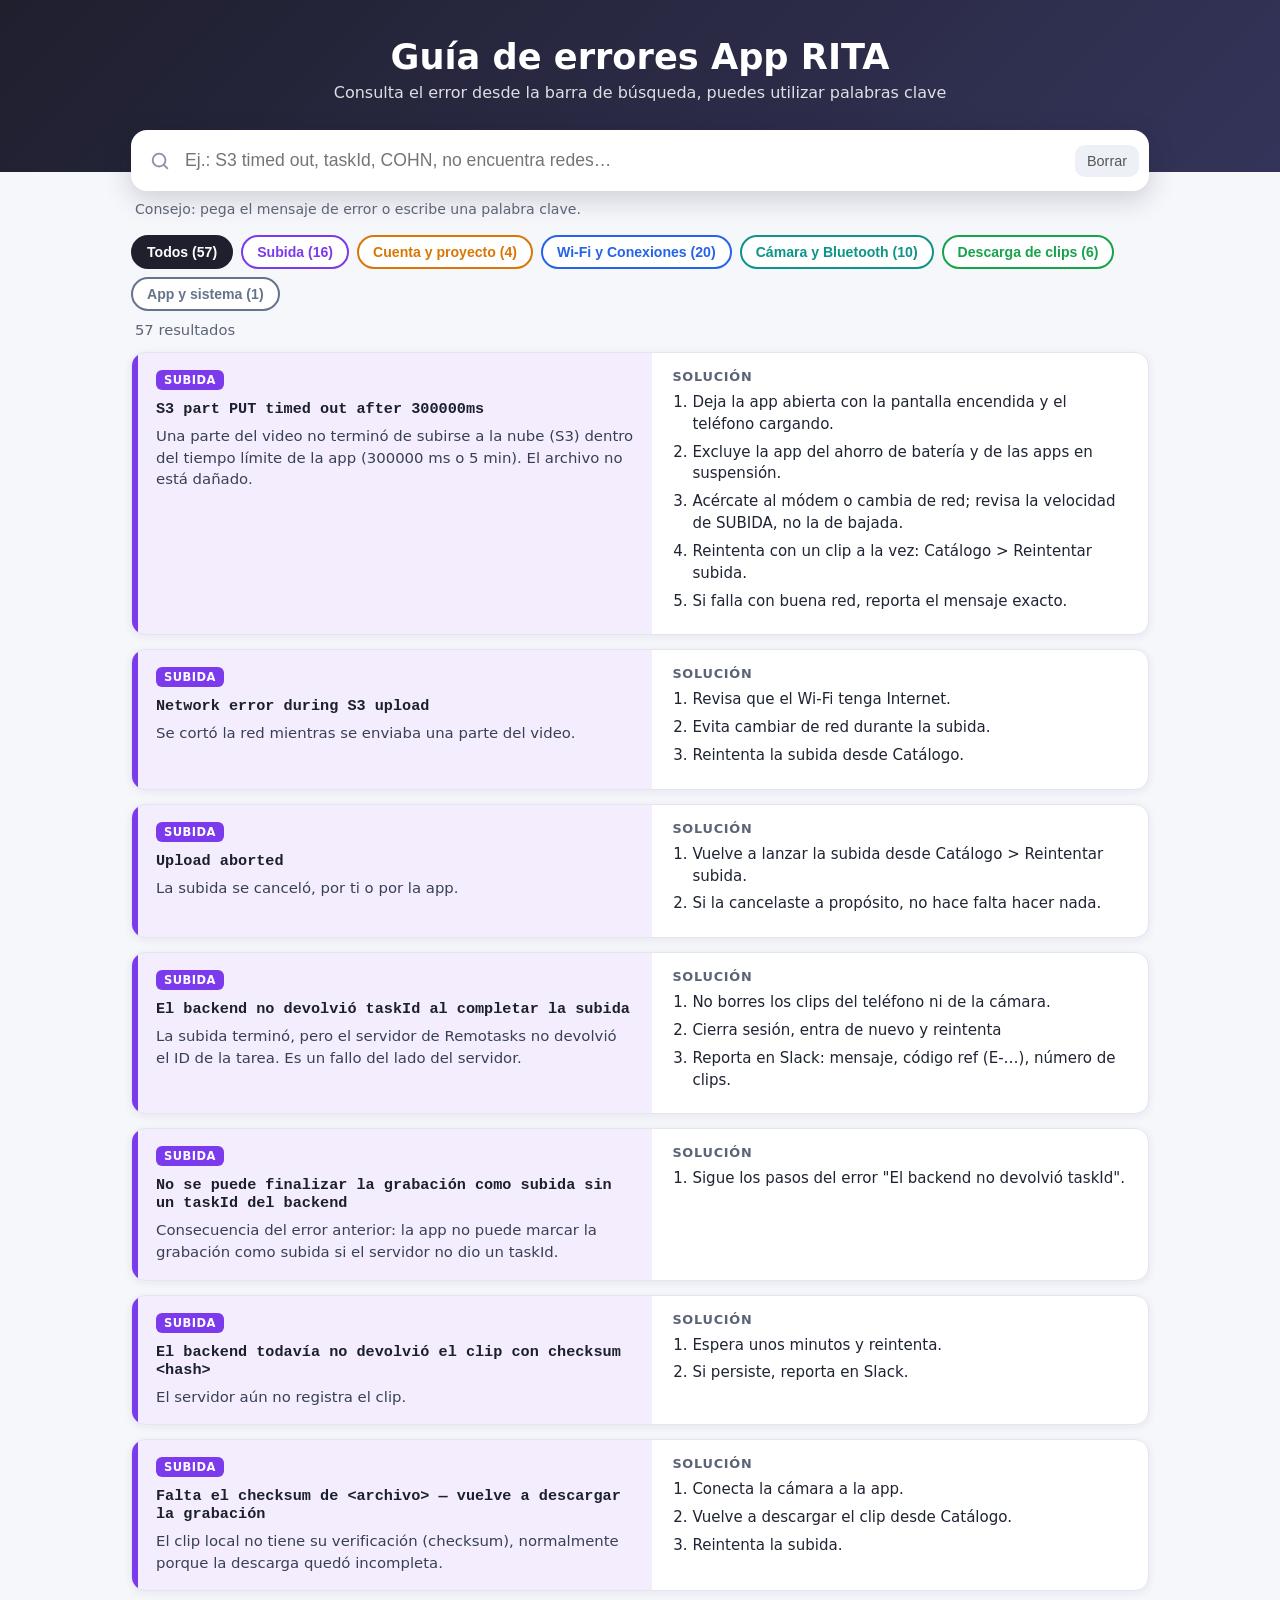
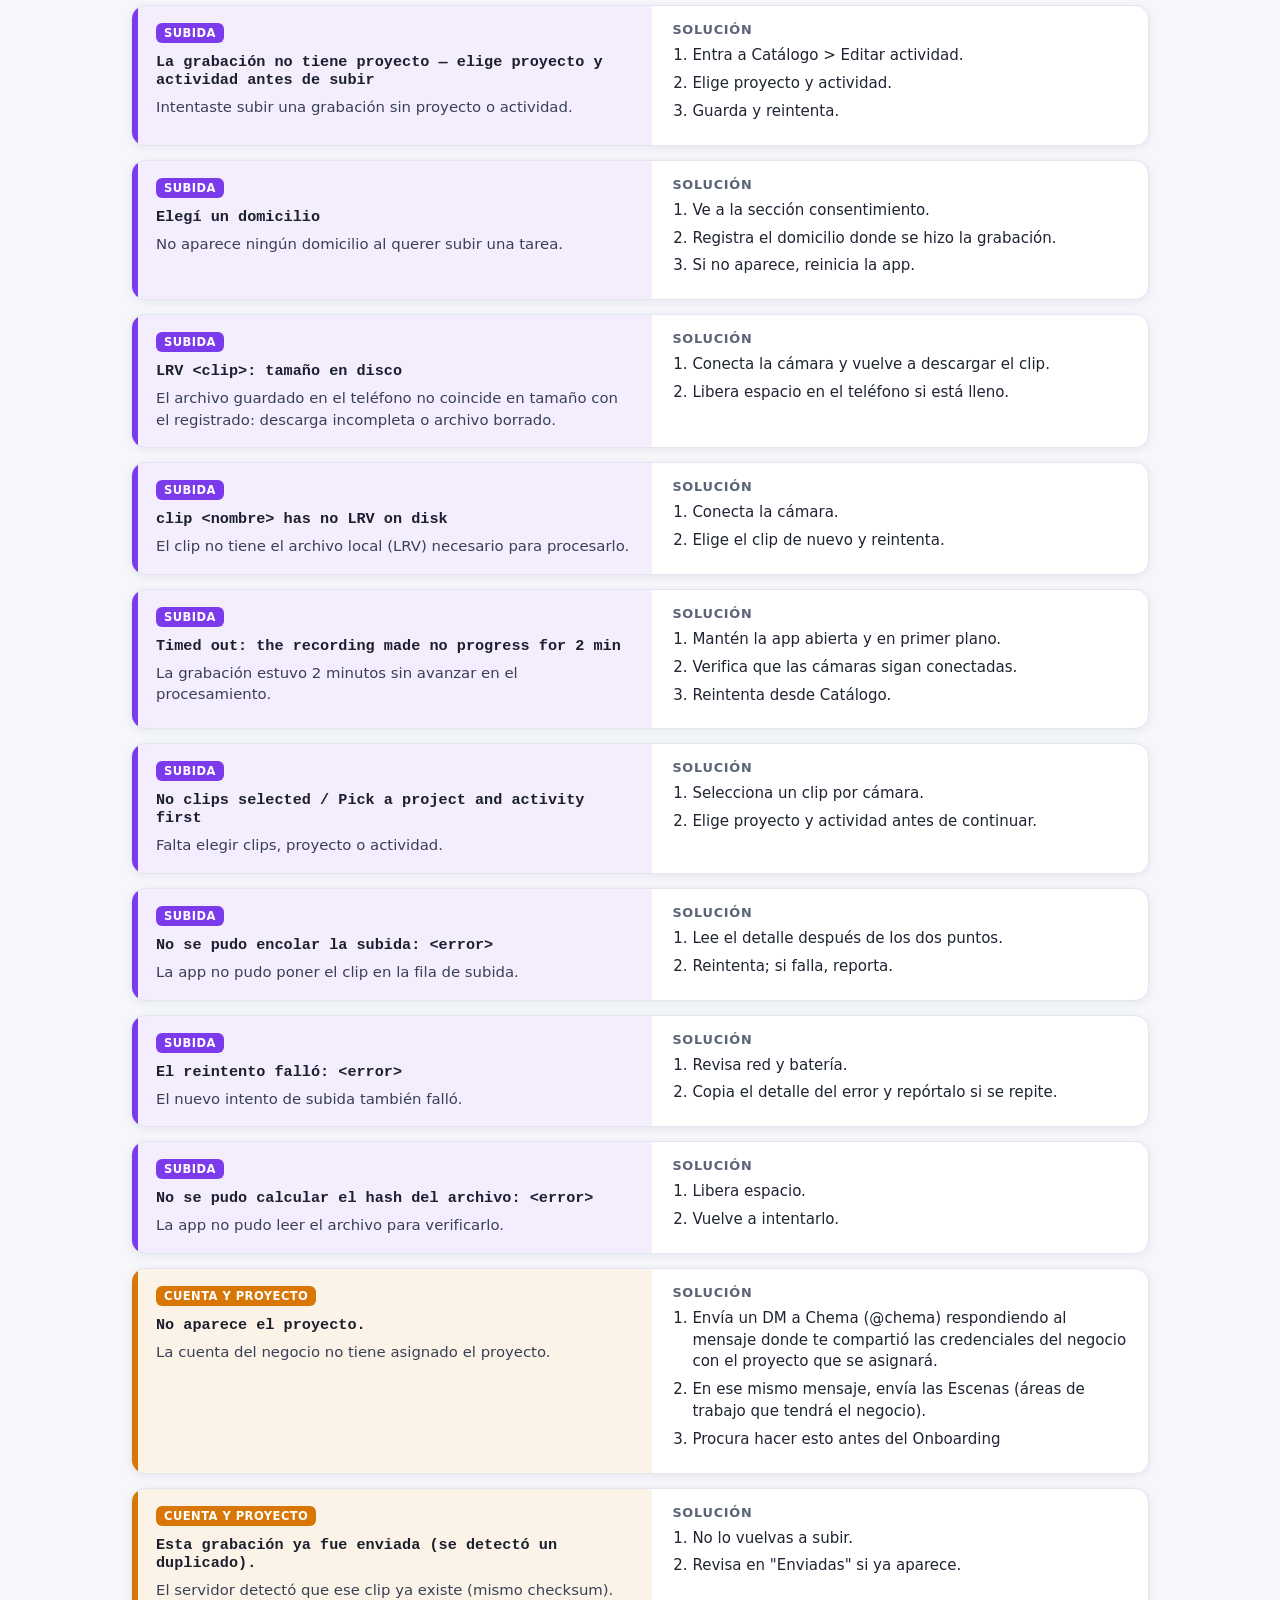
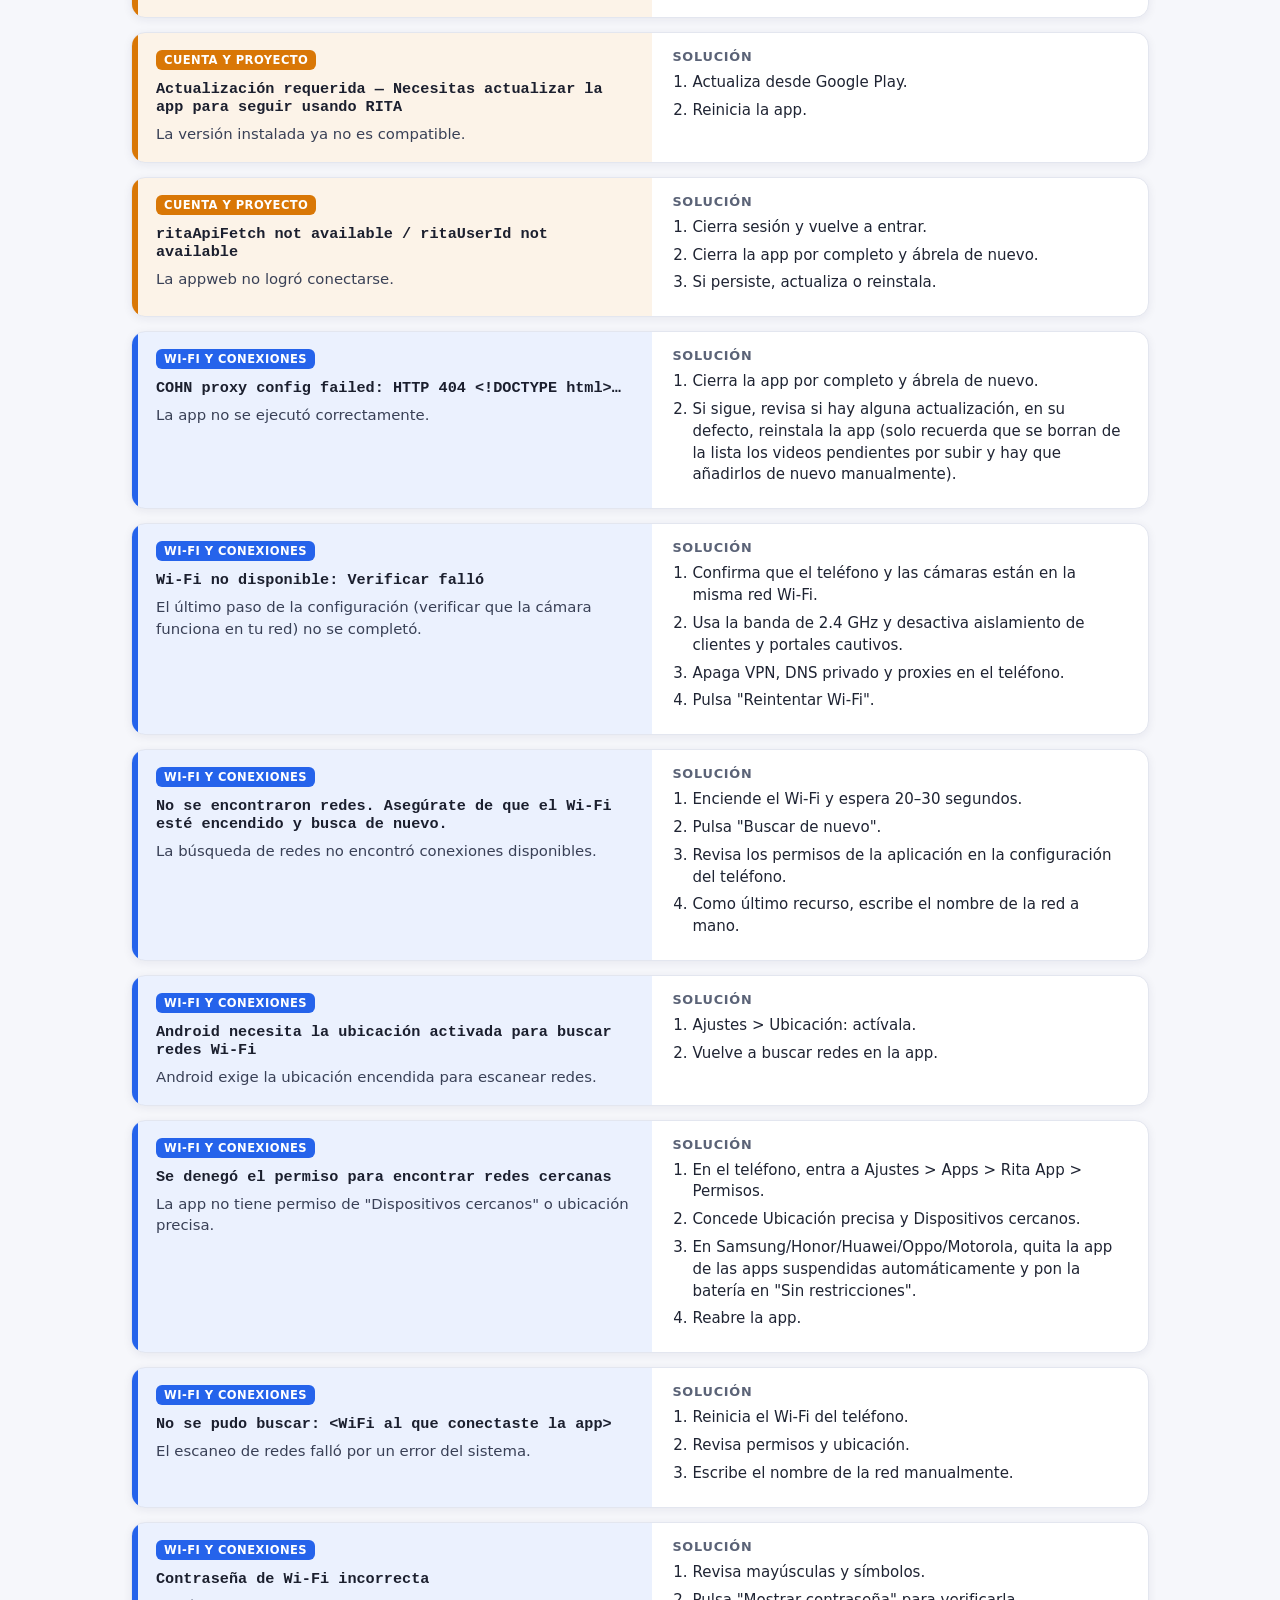
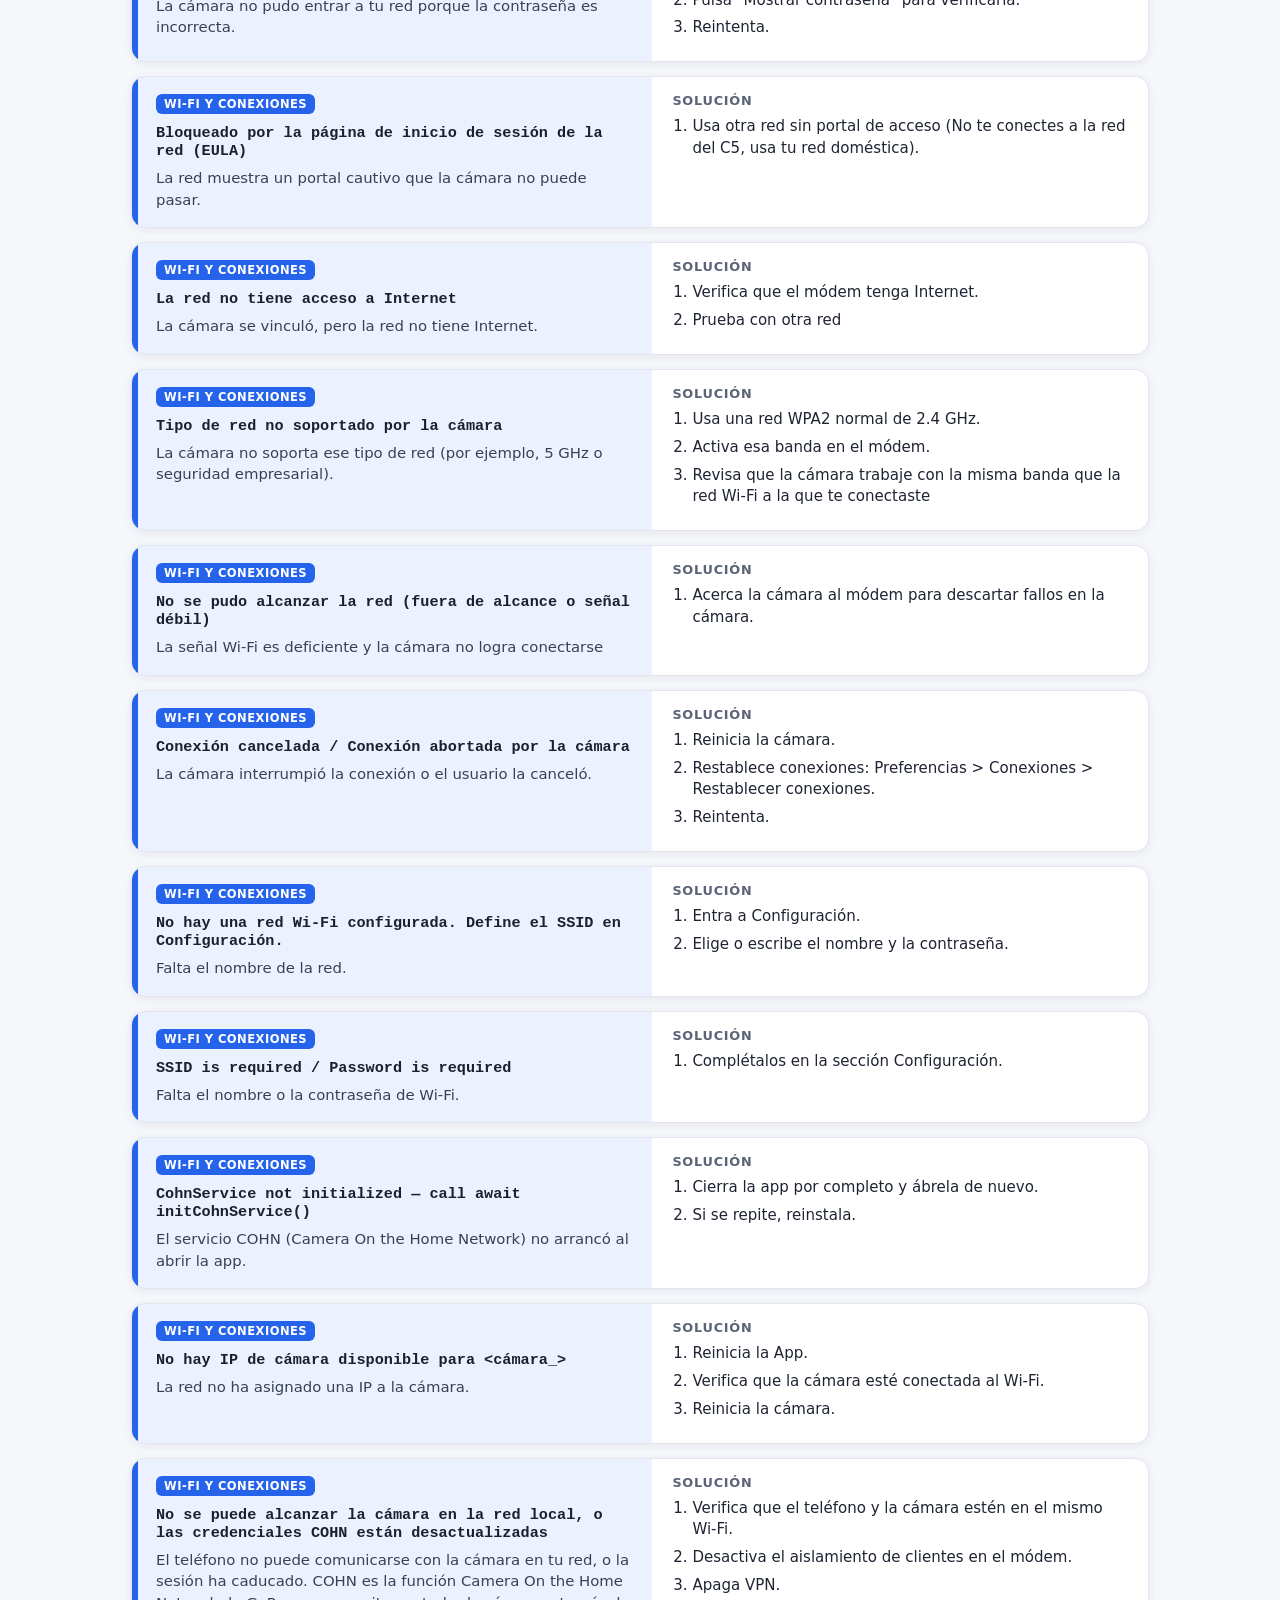
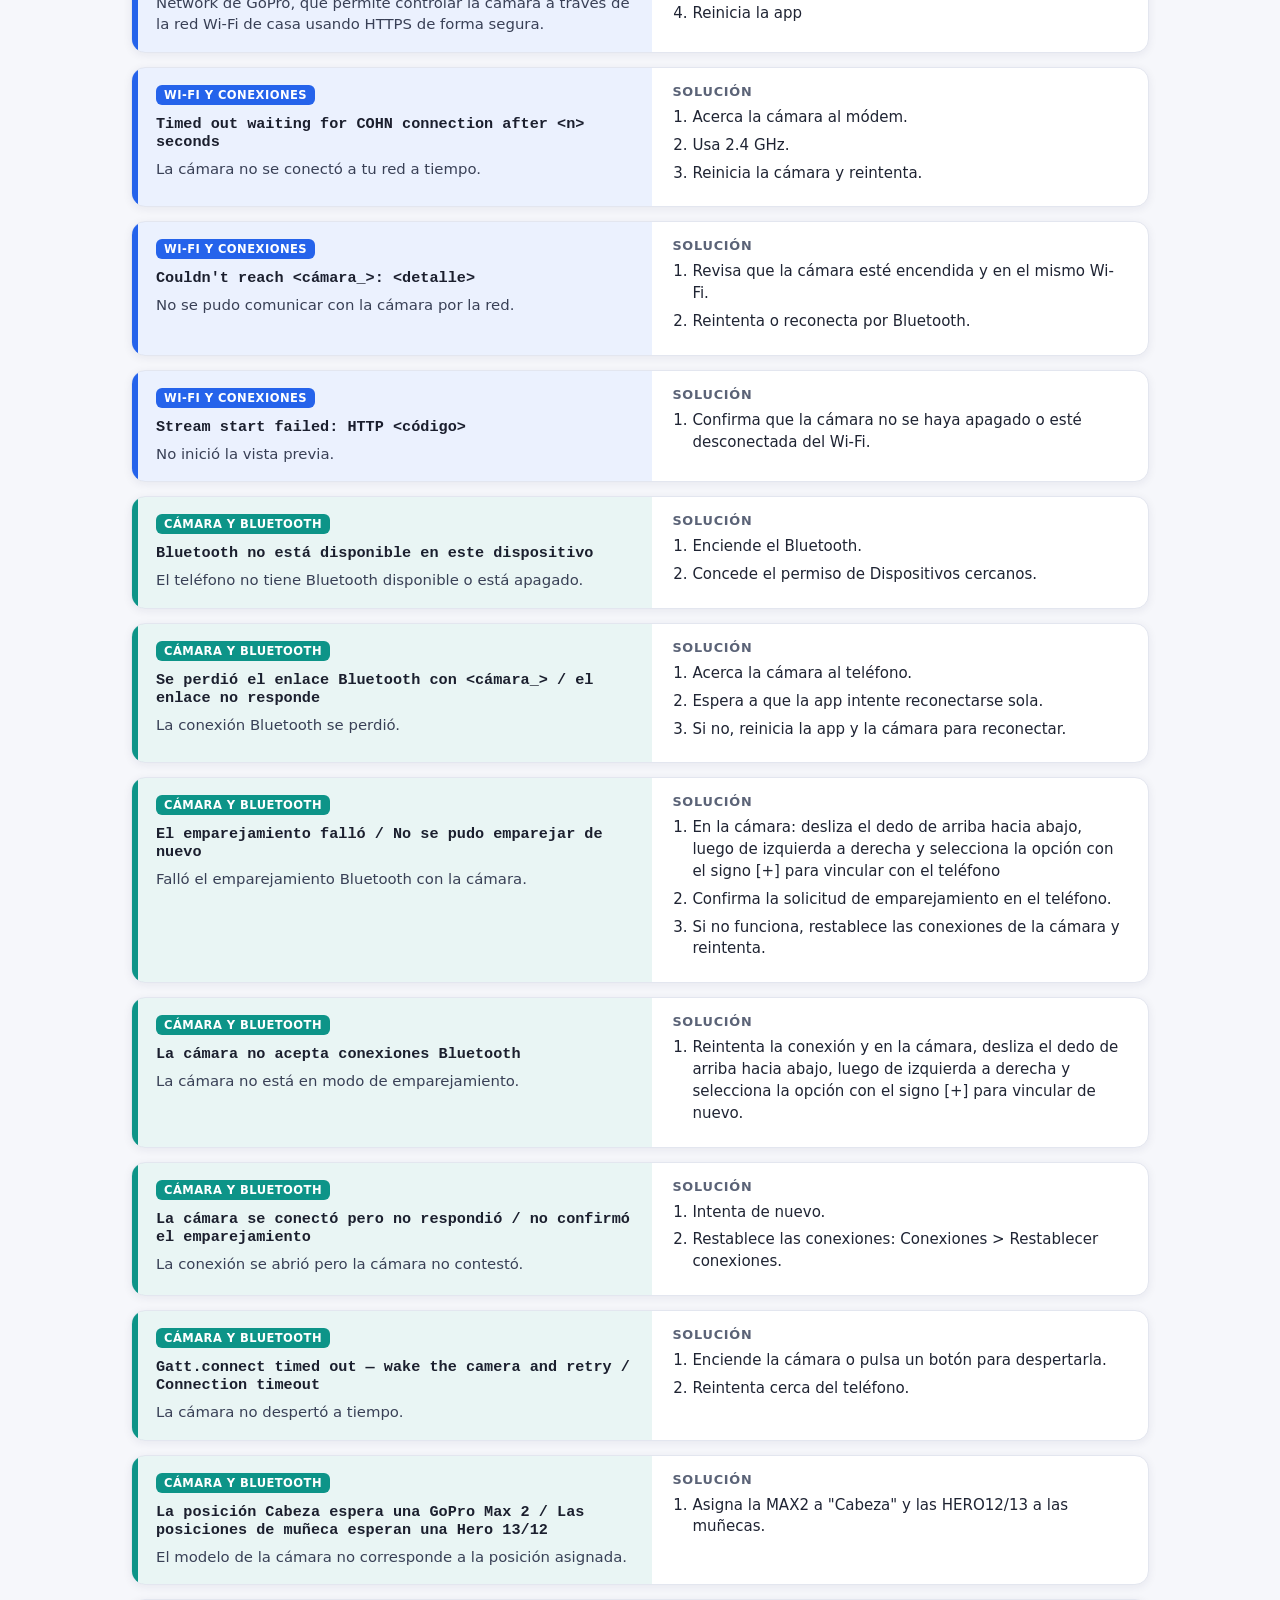
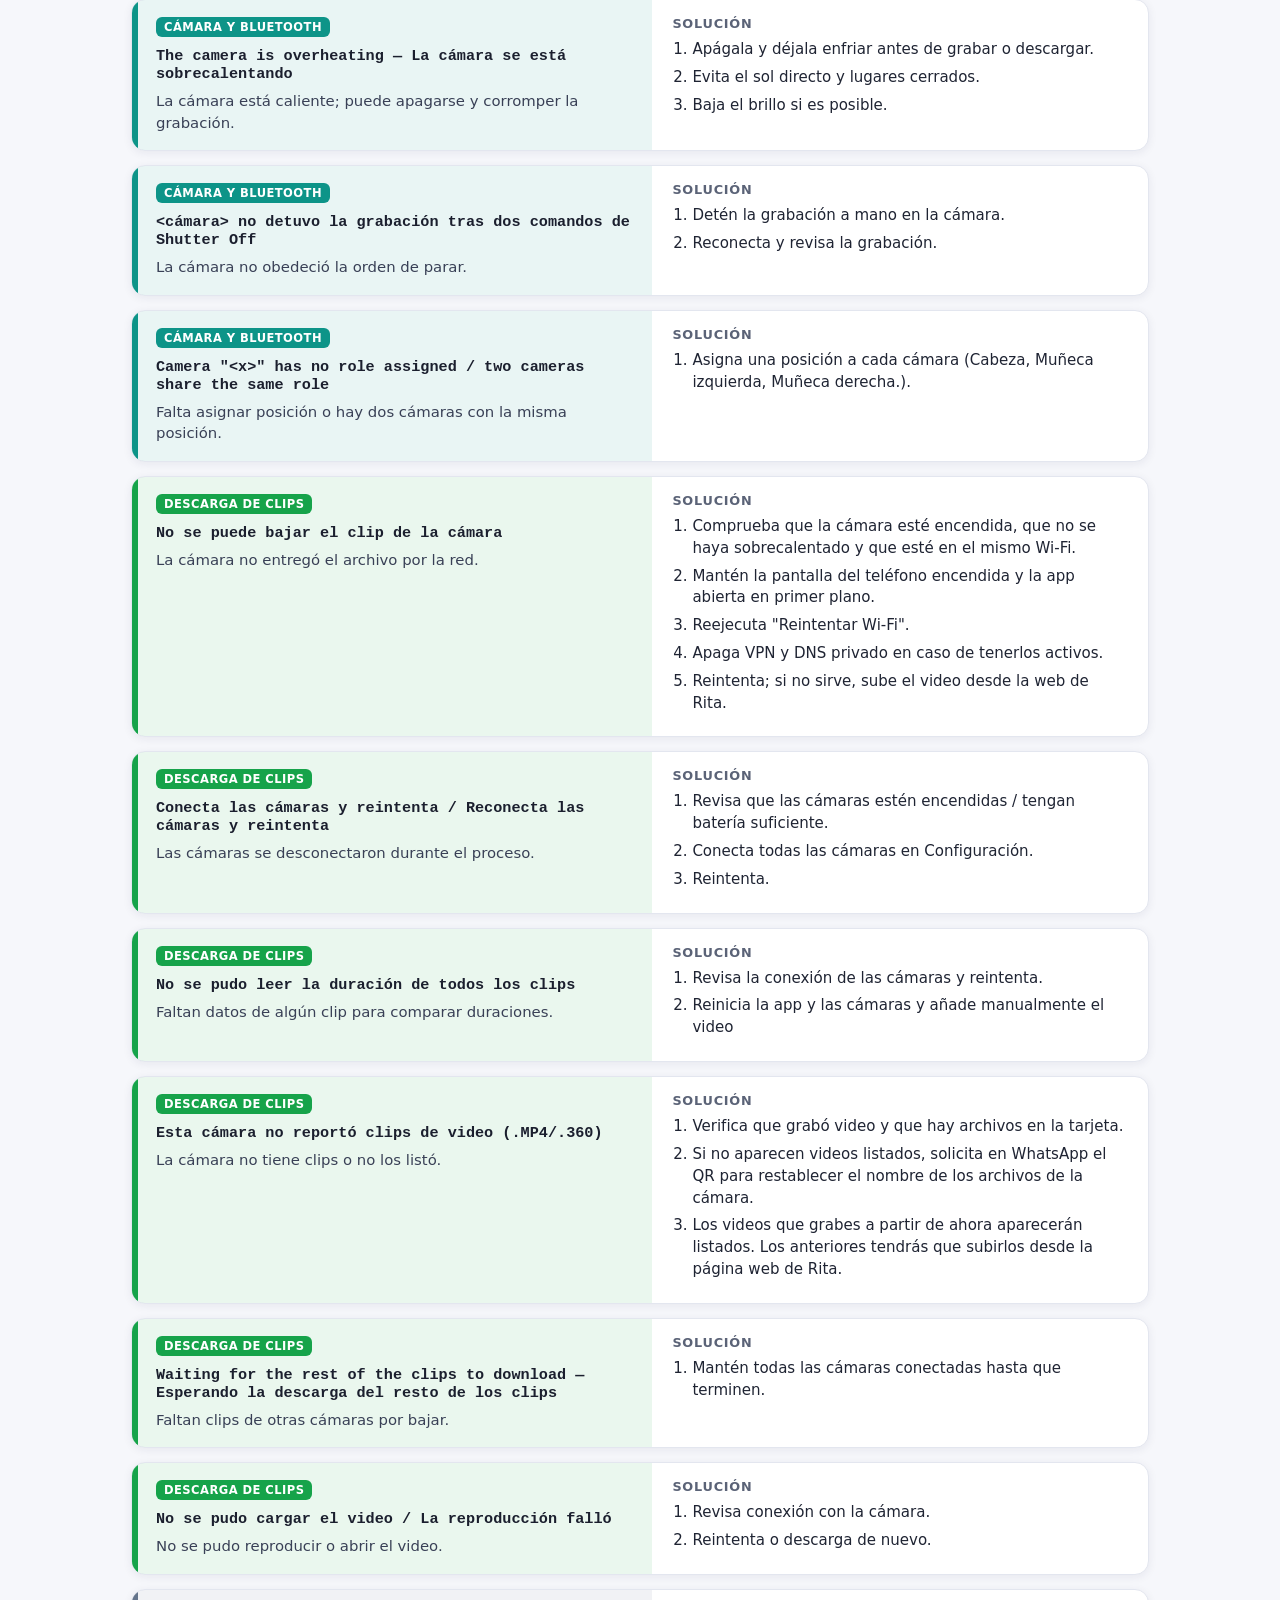
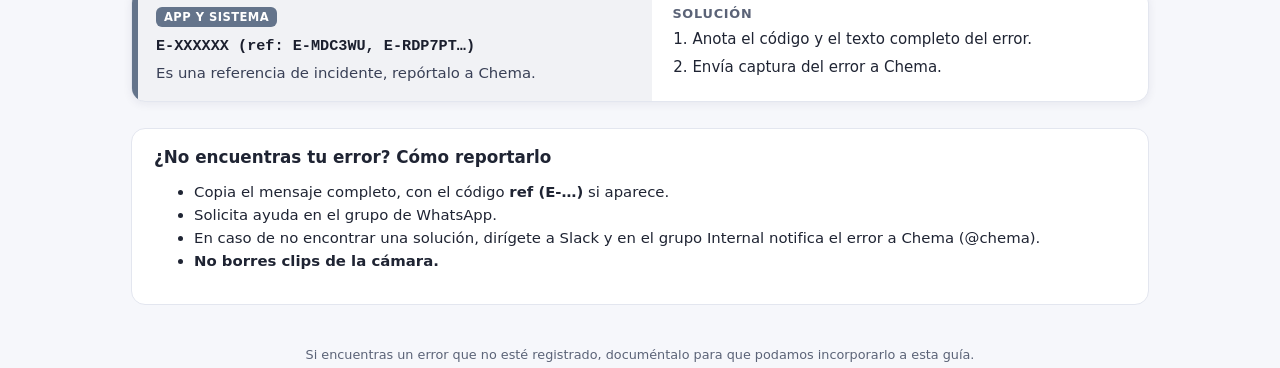
==== commit b97231b9: "." ====
--- a/guia_rita_v0.1.html
+++ b/guia_rita_v0.1.html
@@ -365,6 +365,17 @@
             "Entra a Catálogo > Editar actividad.",
             "Elige proyecto y actividad.",
             "Guarda y reintenta."
+          ],
+          "kw": "proyecto actividad"
+        },
+        {
+          "cat": "subida",
+          "msg": "Elegí un domicilio",
+          "meaning": "No aparece ningún domicilio al querer subir una tarea.",
+          "steps": [
+            "Ve a la sección consentimiento.",
+            "Registra el domicilio donde se hizo la grabación.",
+            "Si no aparece, reinicia la app."
           ],
           "kw": "proyecto actividad"
         },
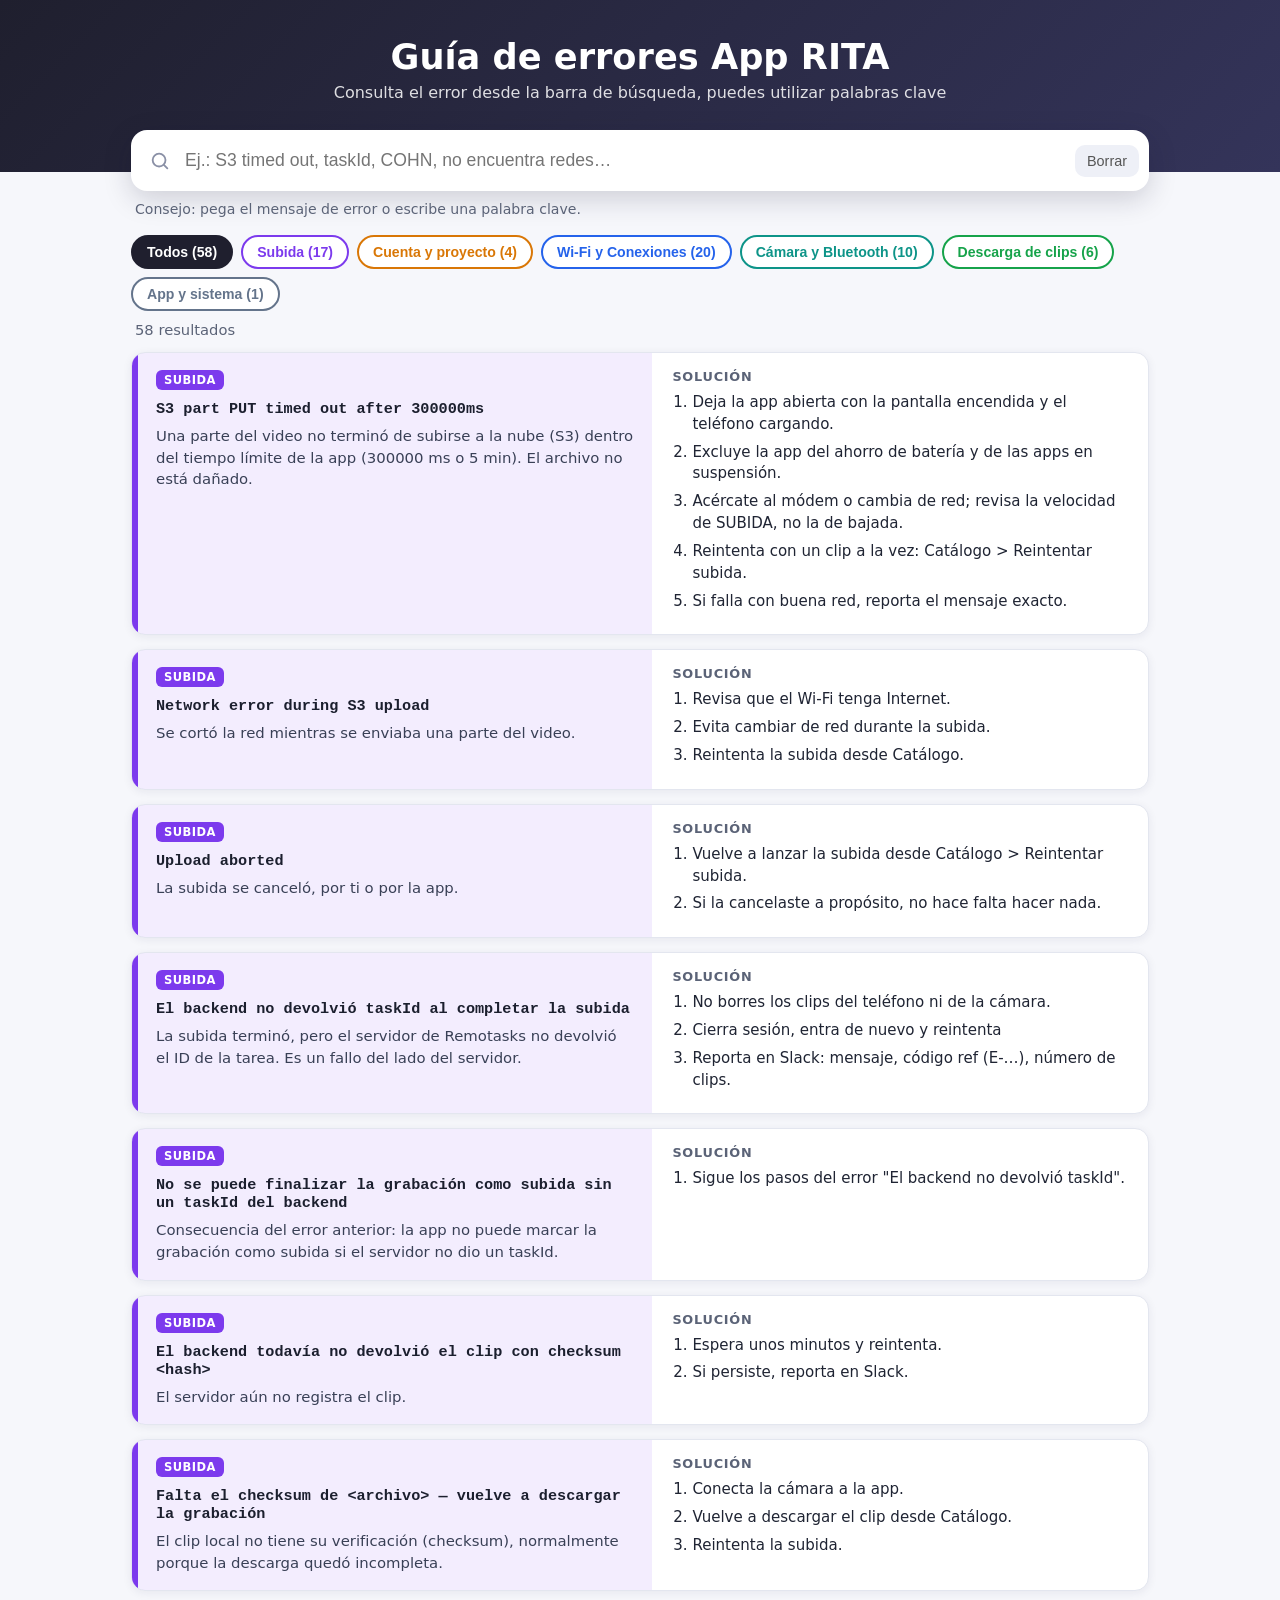
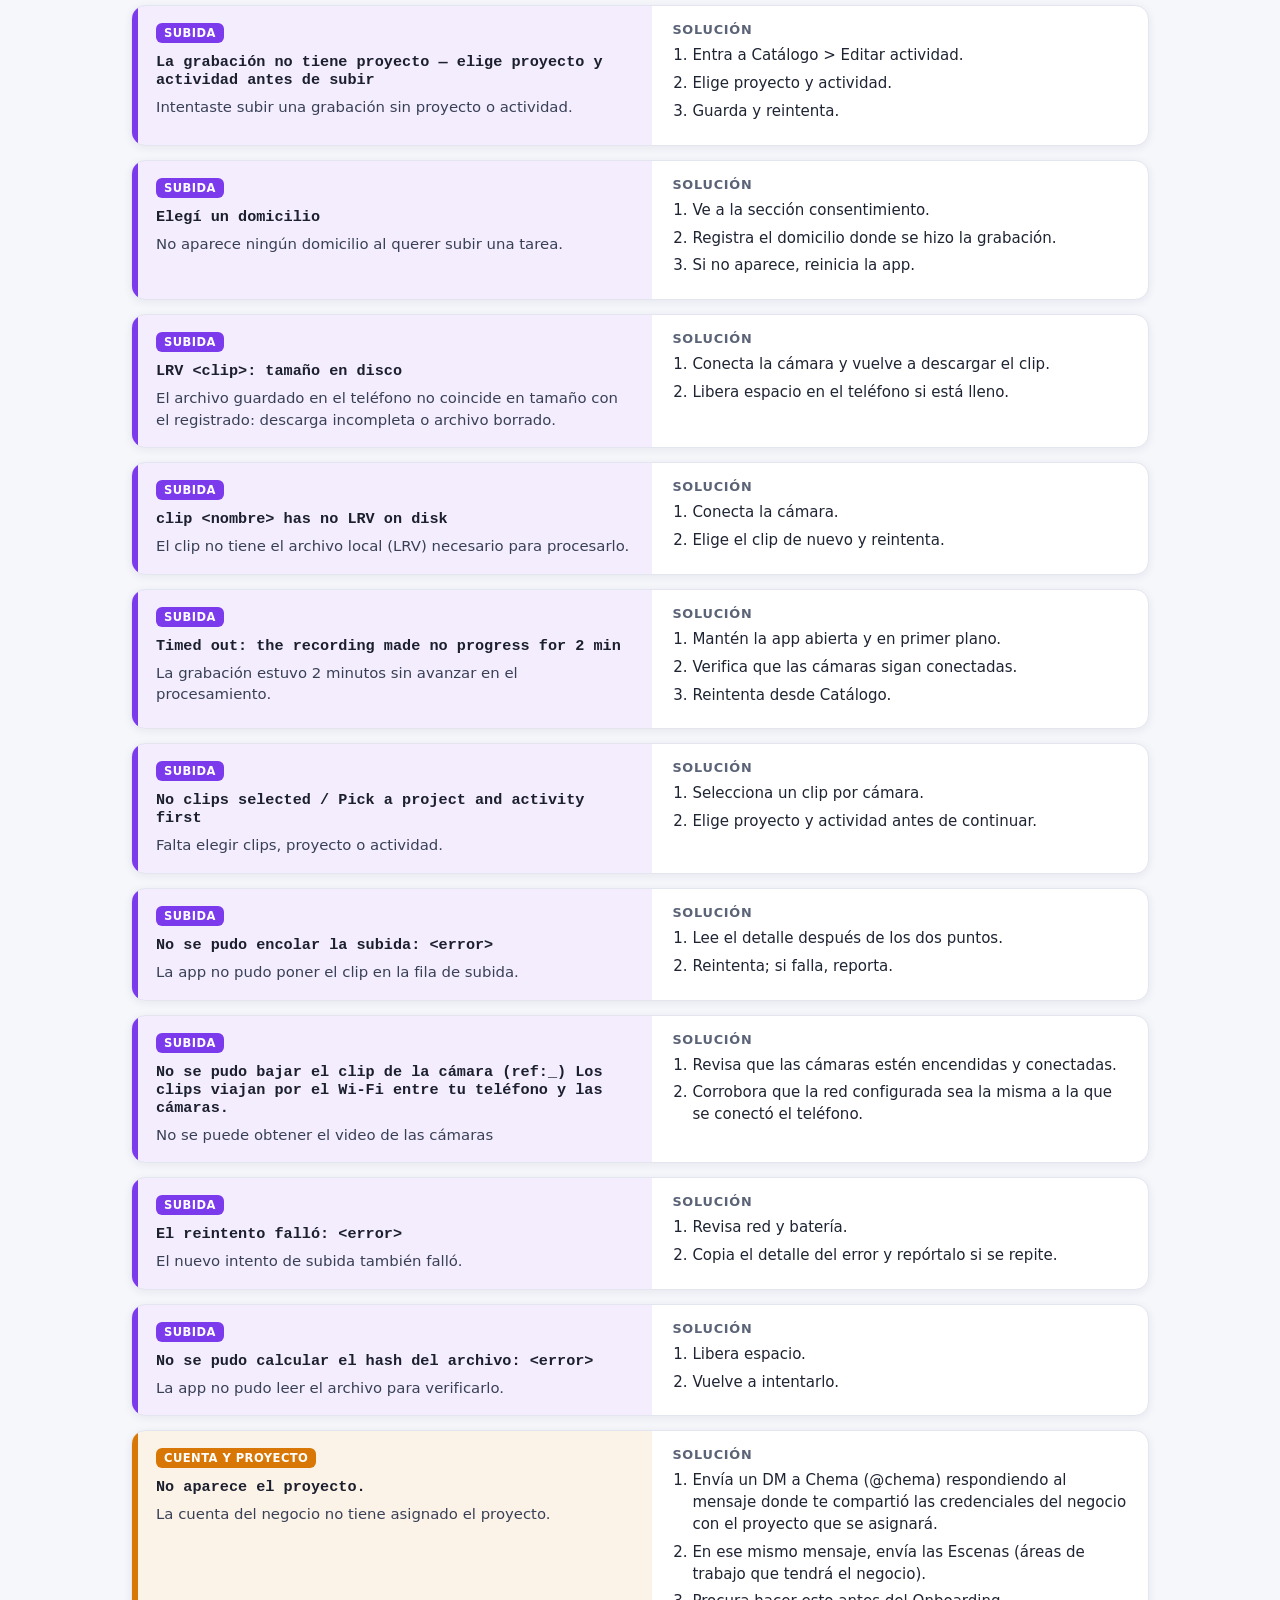
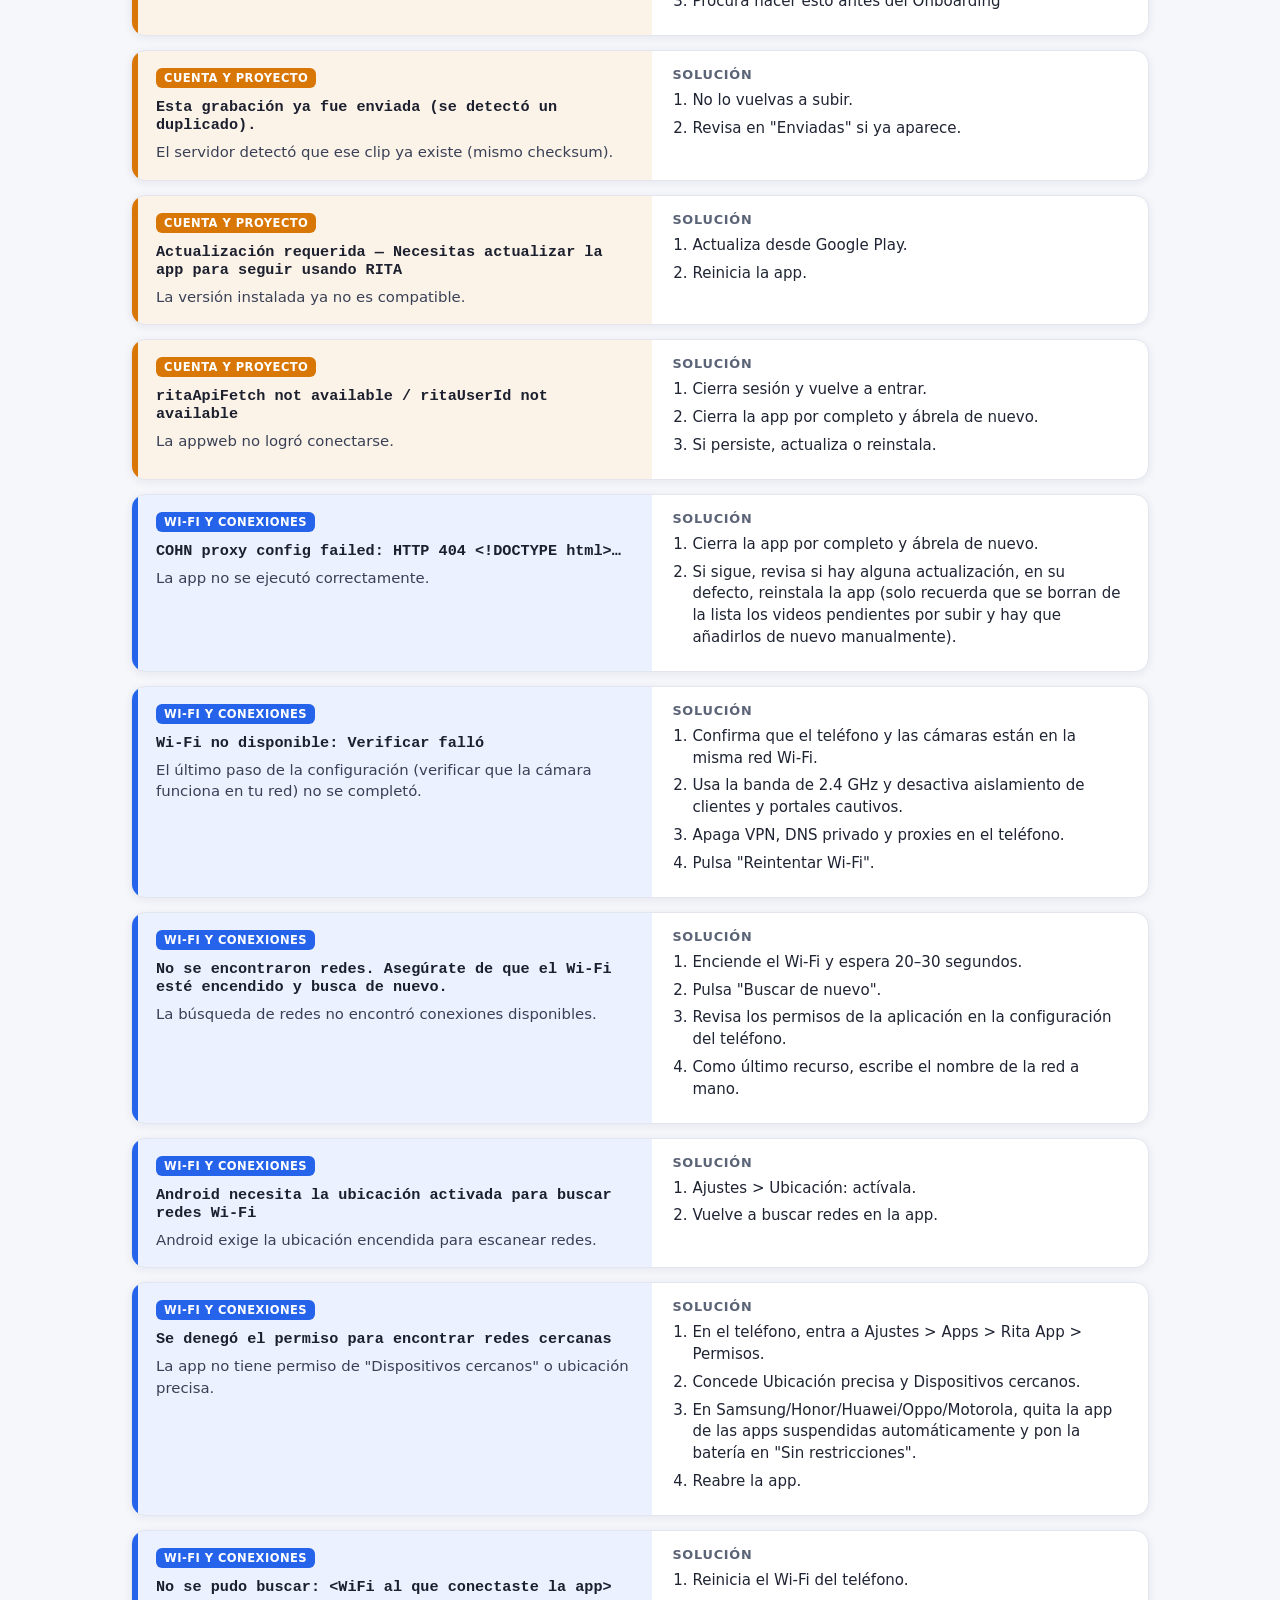
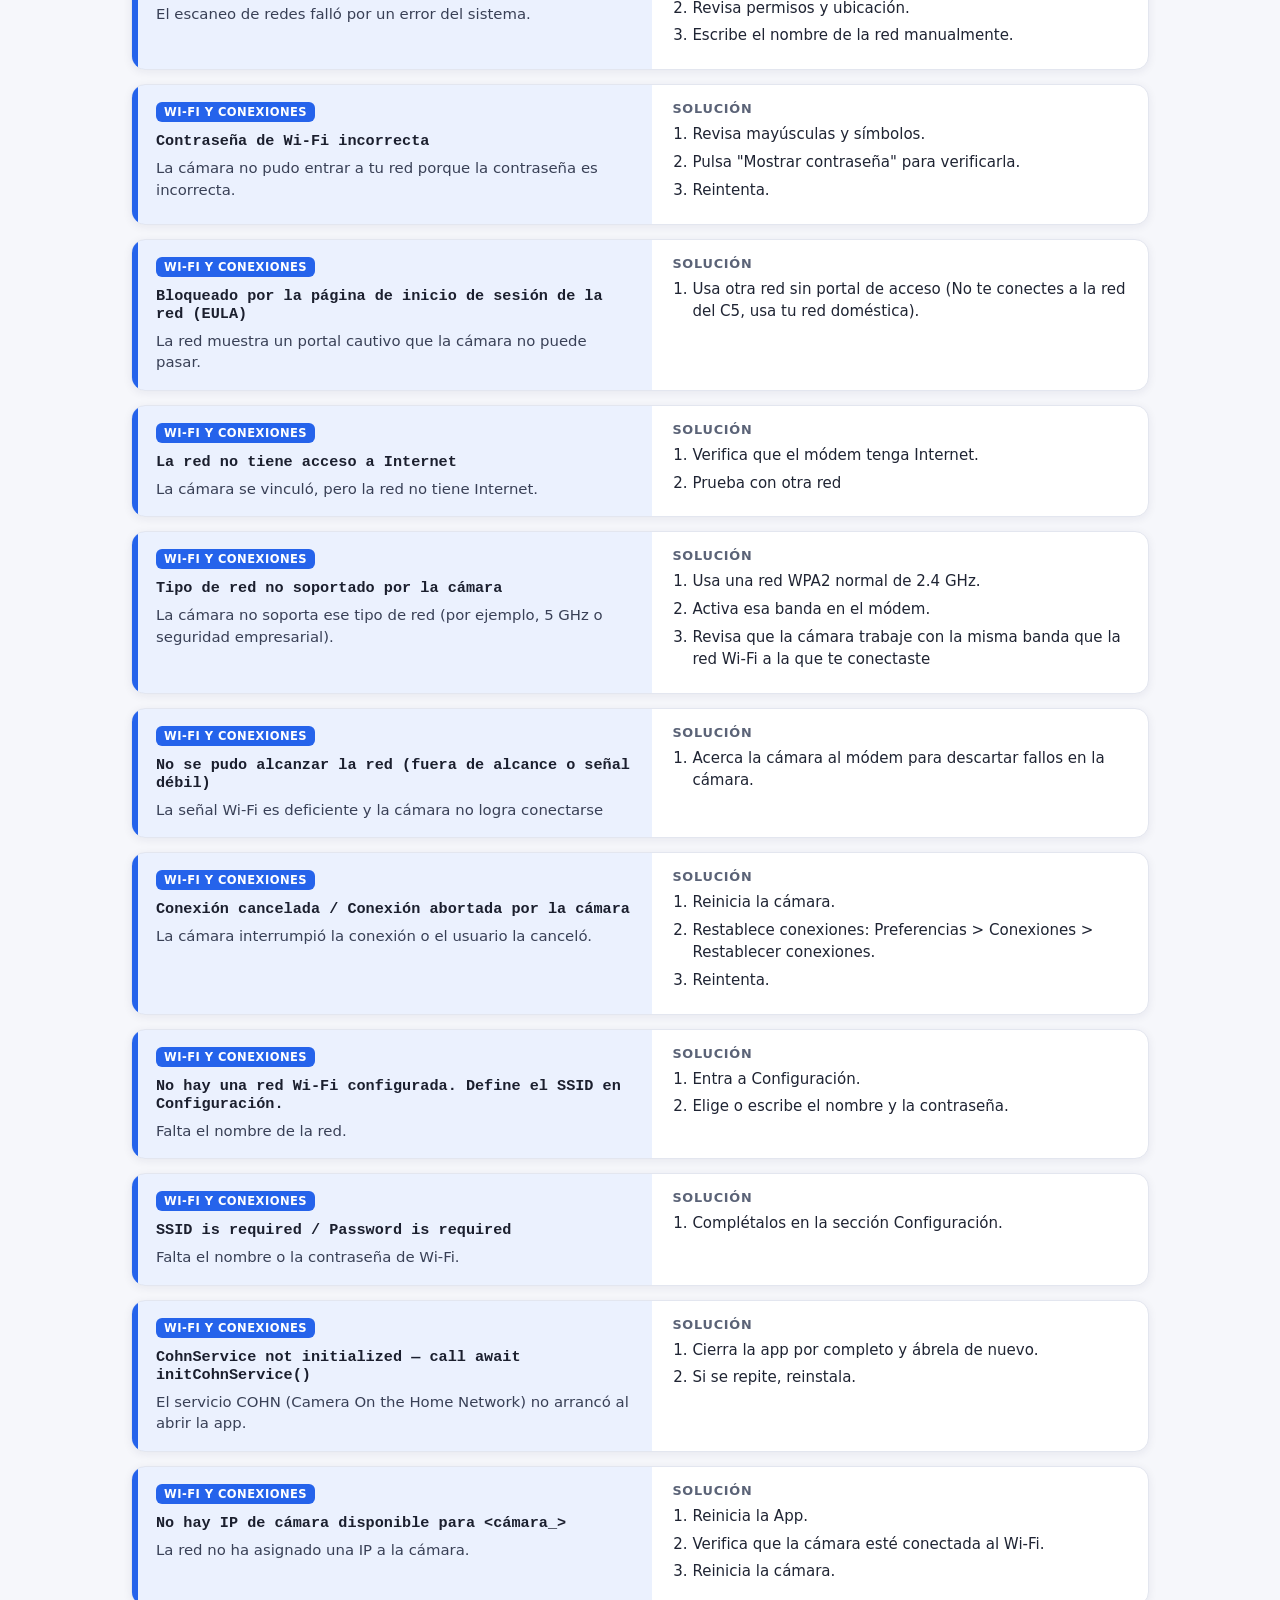
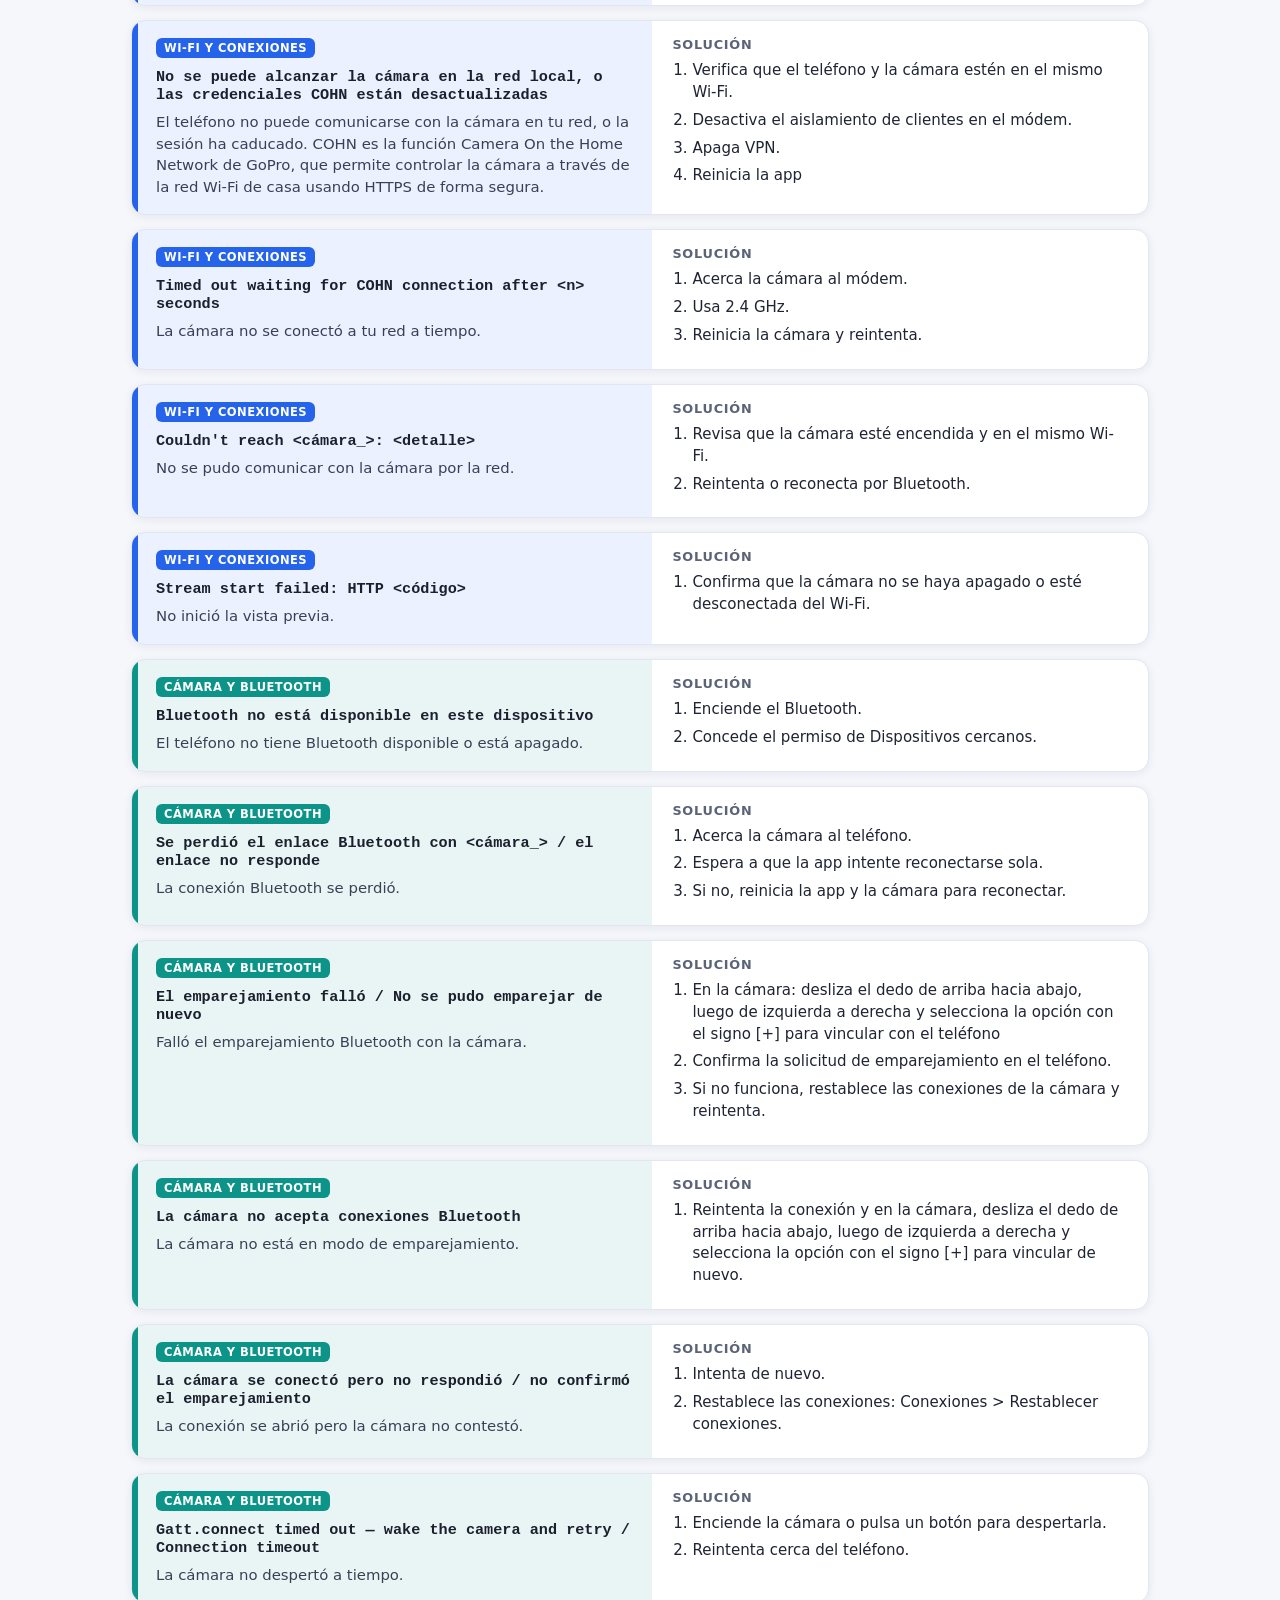
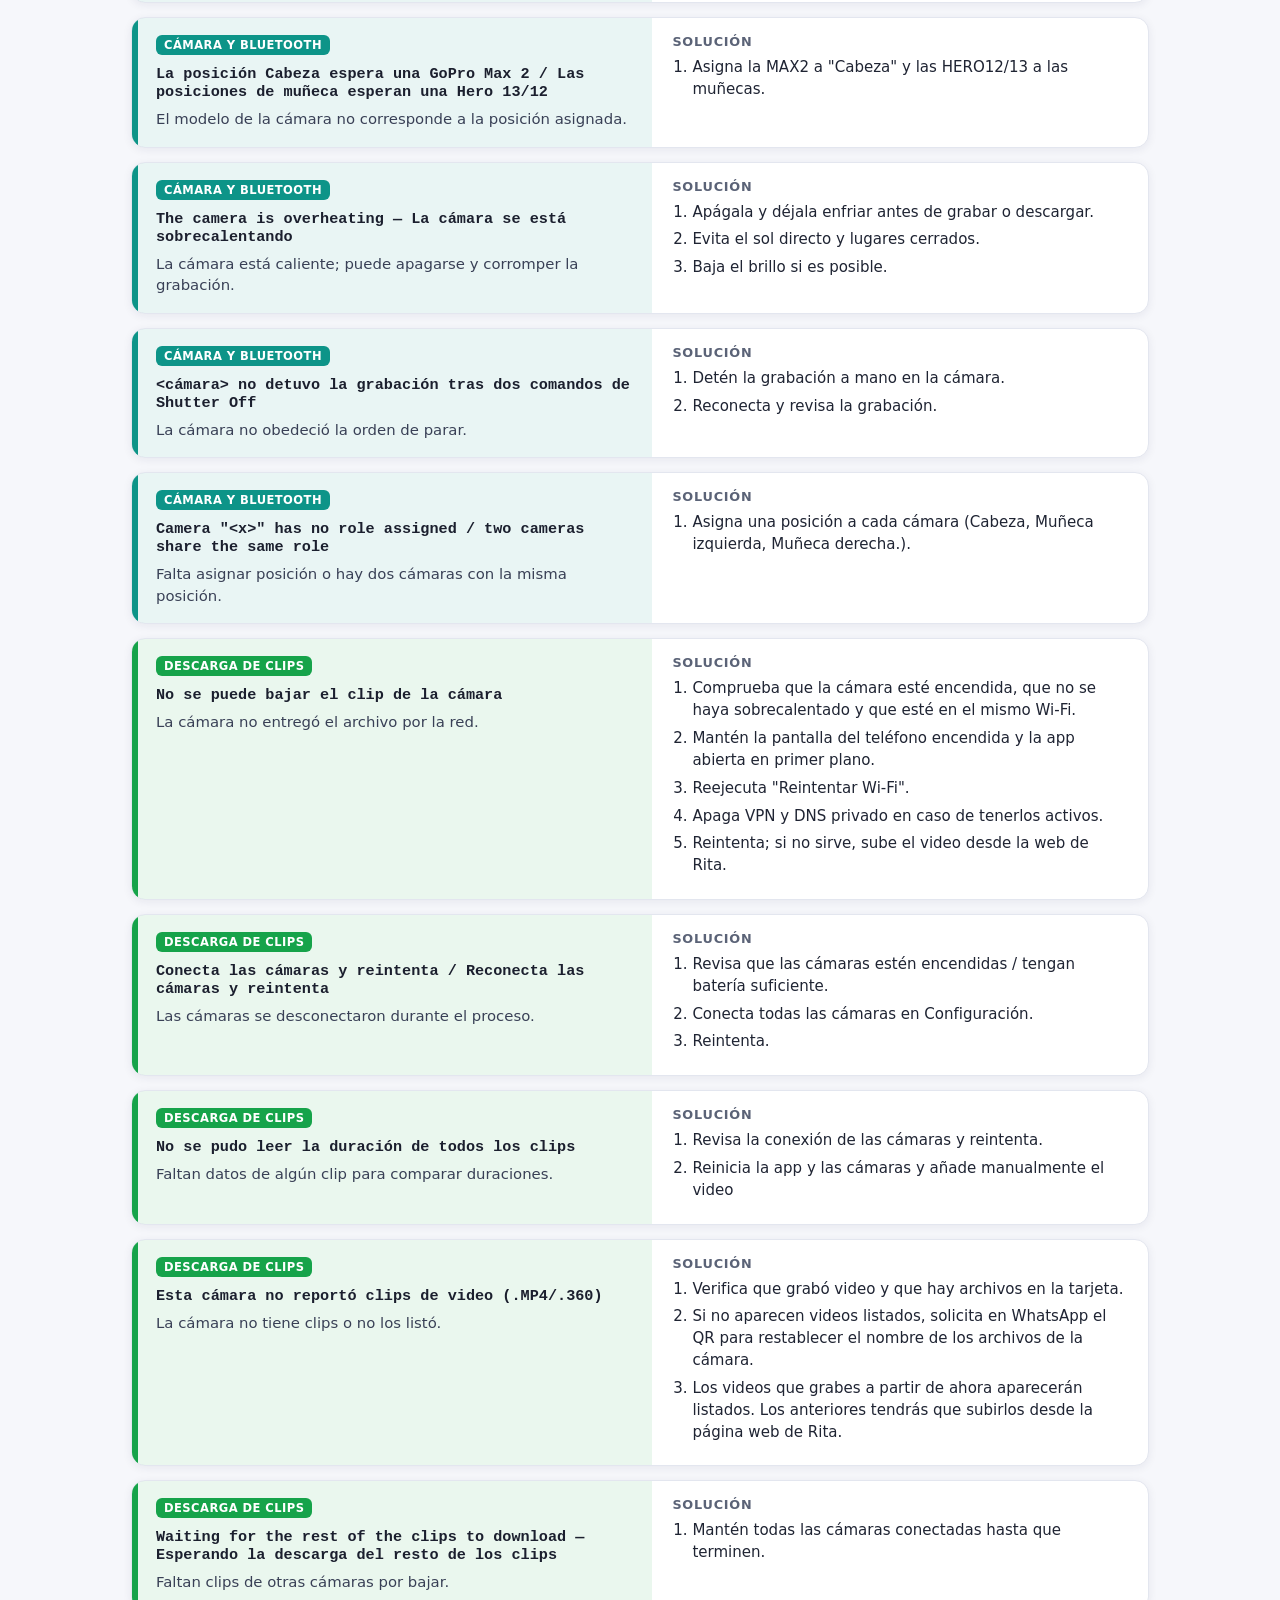
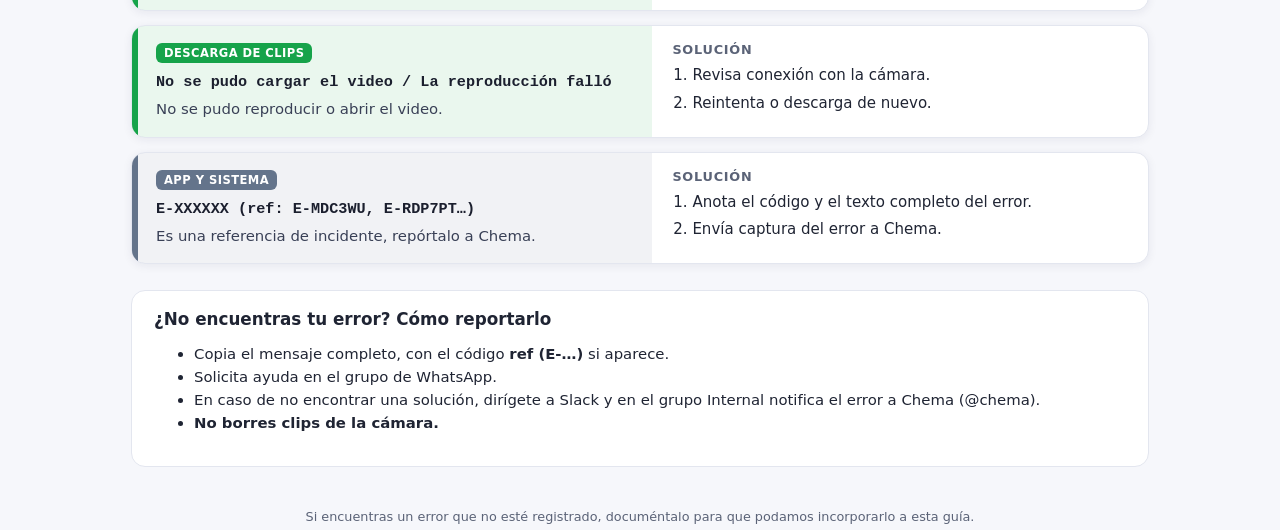
==== commit ad2b7695: "." ====
--- a/guia_rita_v0.1.html
+++ b/guia_rita_v0.1.html
@@ -377,7 +377,7 @@
             "Registra el domicilio donde se hizo la grabación.",
             "Si no aparece, reinicia la app."
           ],
-          "kw": "proyecto actividad"
+          "kw": "domicilio actividad"
         },
         {
           "cat": "subida",
@@ -429,6 +429,16 @@
             "Reintenta; si falla, reporta."
           ],
           "kw": "encolar subida"
+        },
+        {
+          "cat": "subida",
+          "msg": "No se pudo bajar el clip de la cámara (ref:_) Los clips viajan por el Wi-Fi entre tu teléfono y las cámaras.",
+          "meaning": "No se puede obtener el video de las cámaras",
+          "steps": [
+            "Revisa que las cámaras estén encendidas y conectadas.",
+            "Corrobora que la red configurada sea la misma a la que se conectó el teléfono."
+          ],
+          "kw": "no se puede bajar"
         },
         {
           "cat": "subida",
